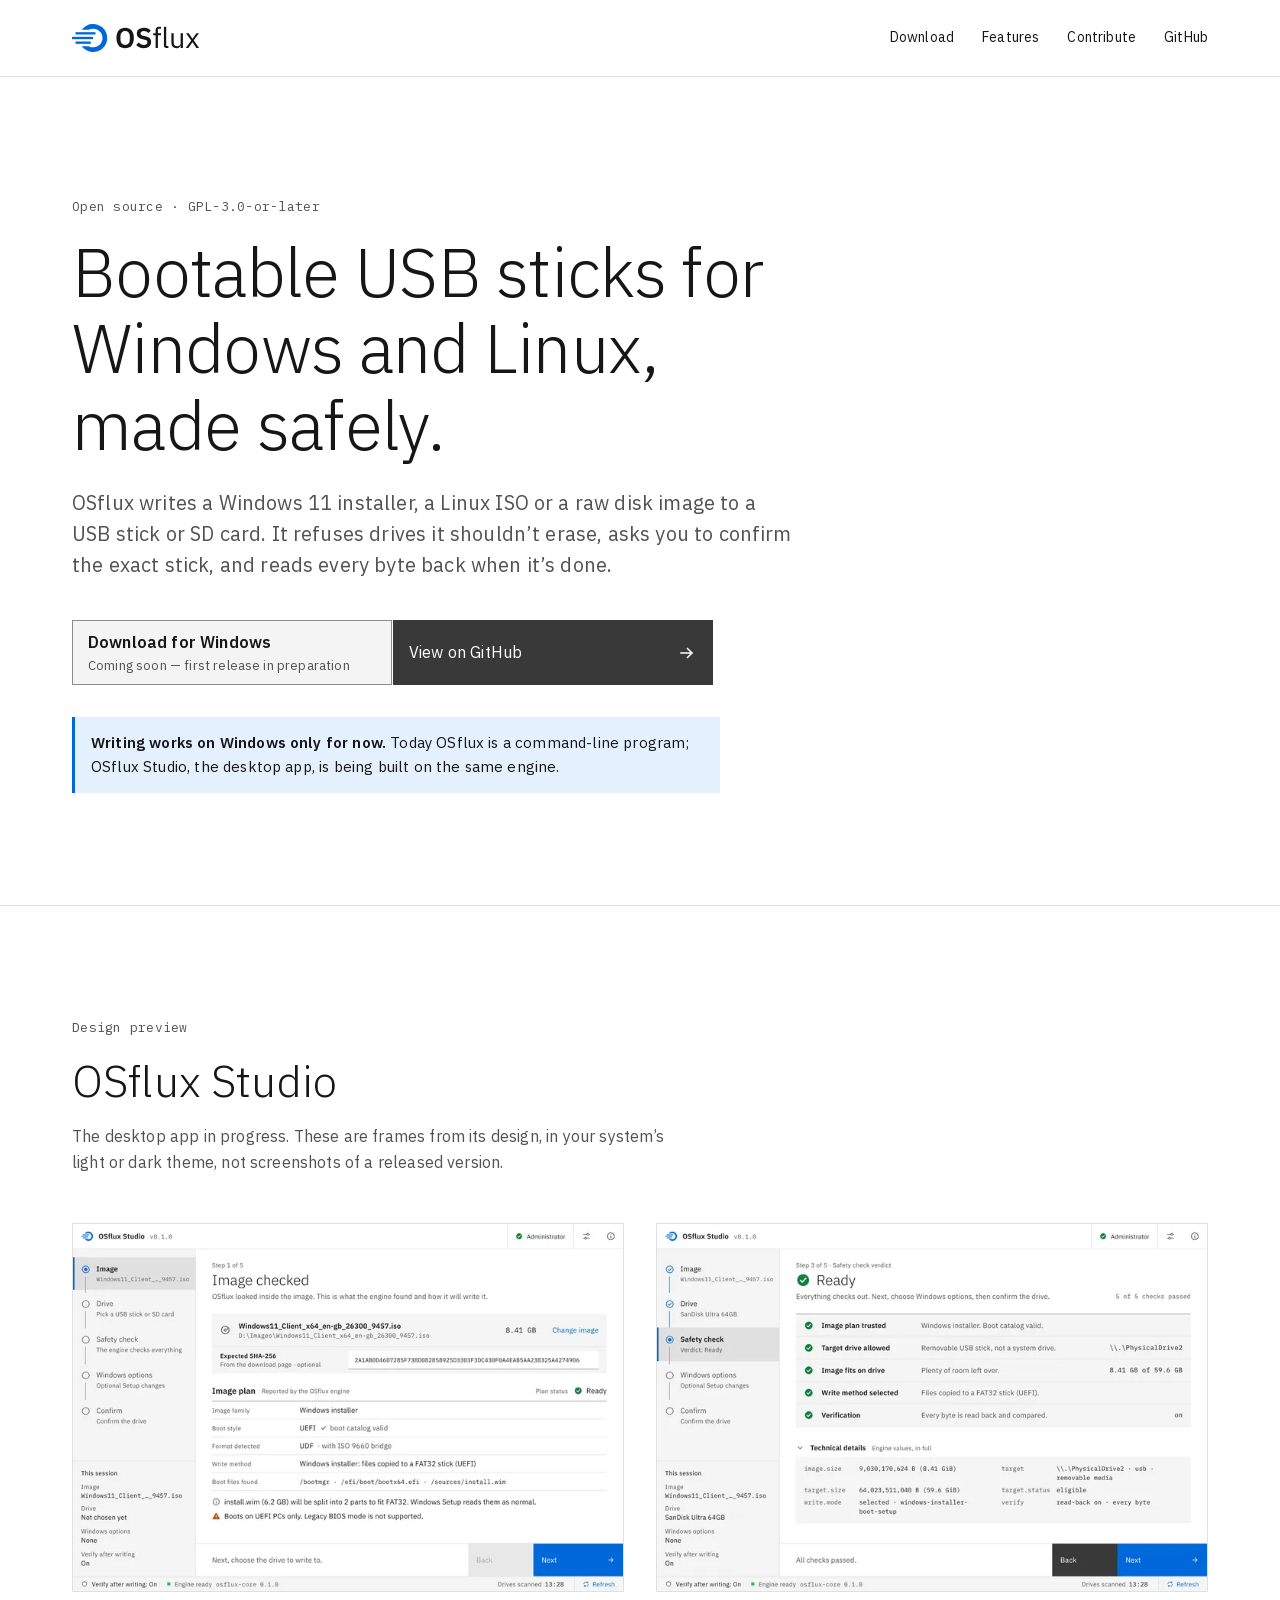
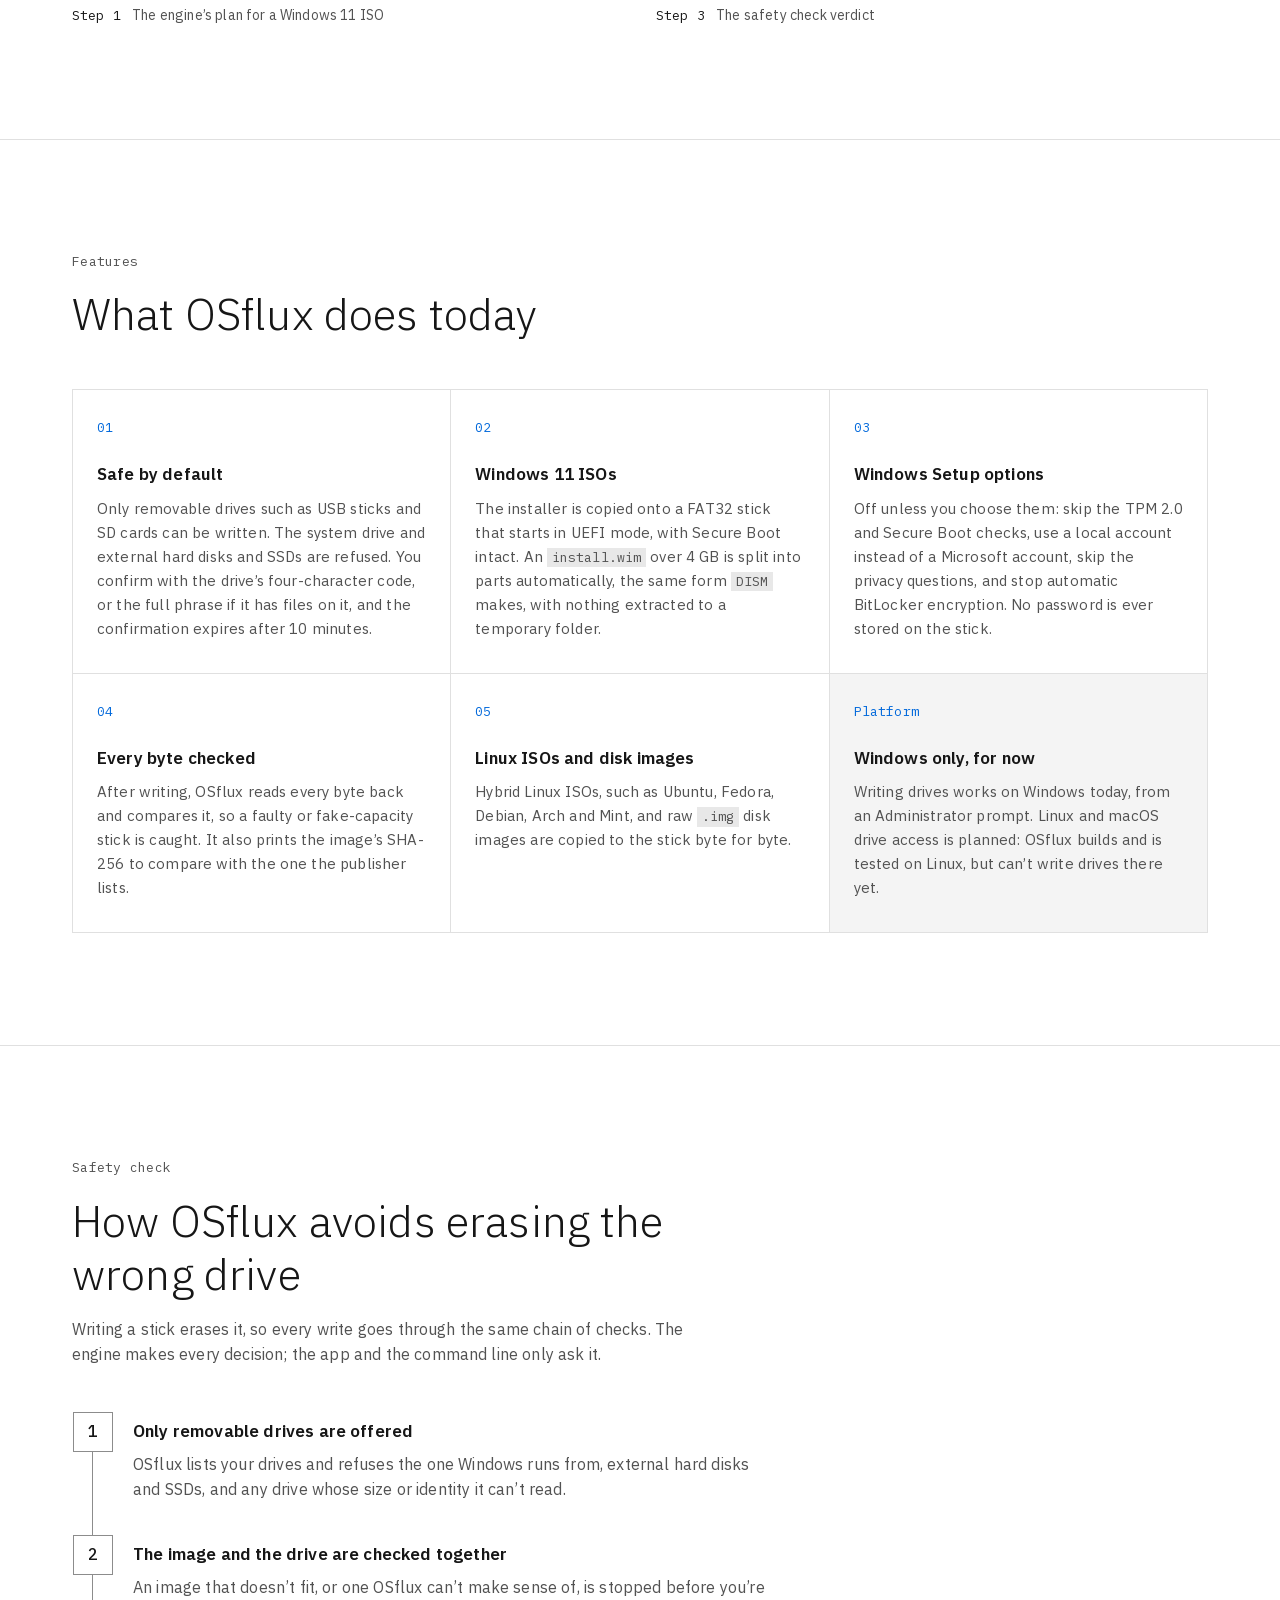
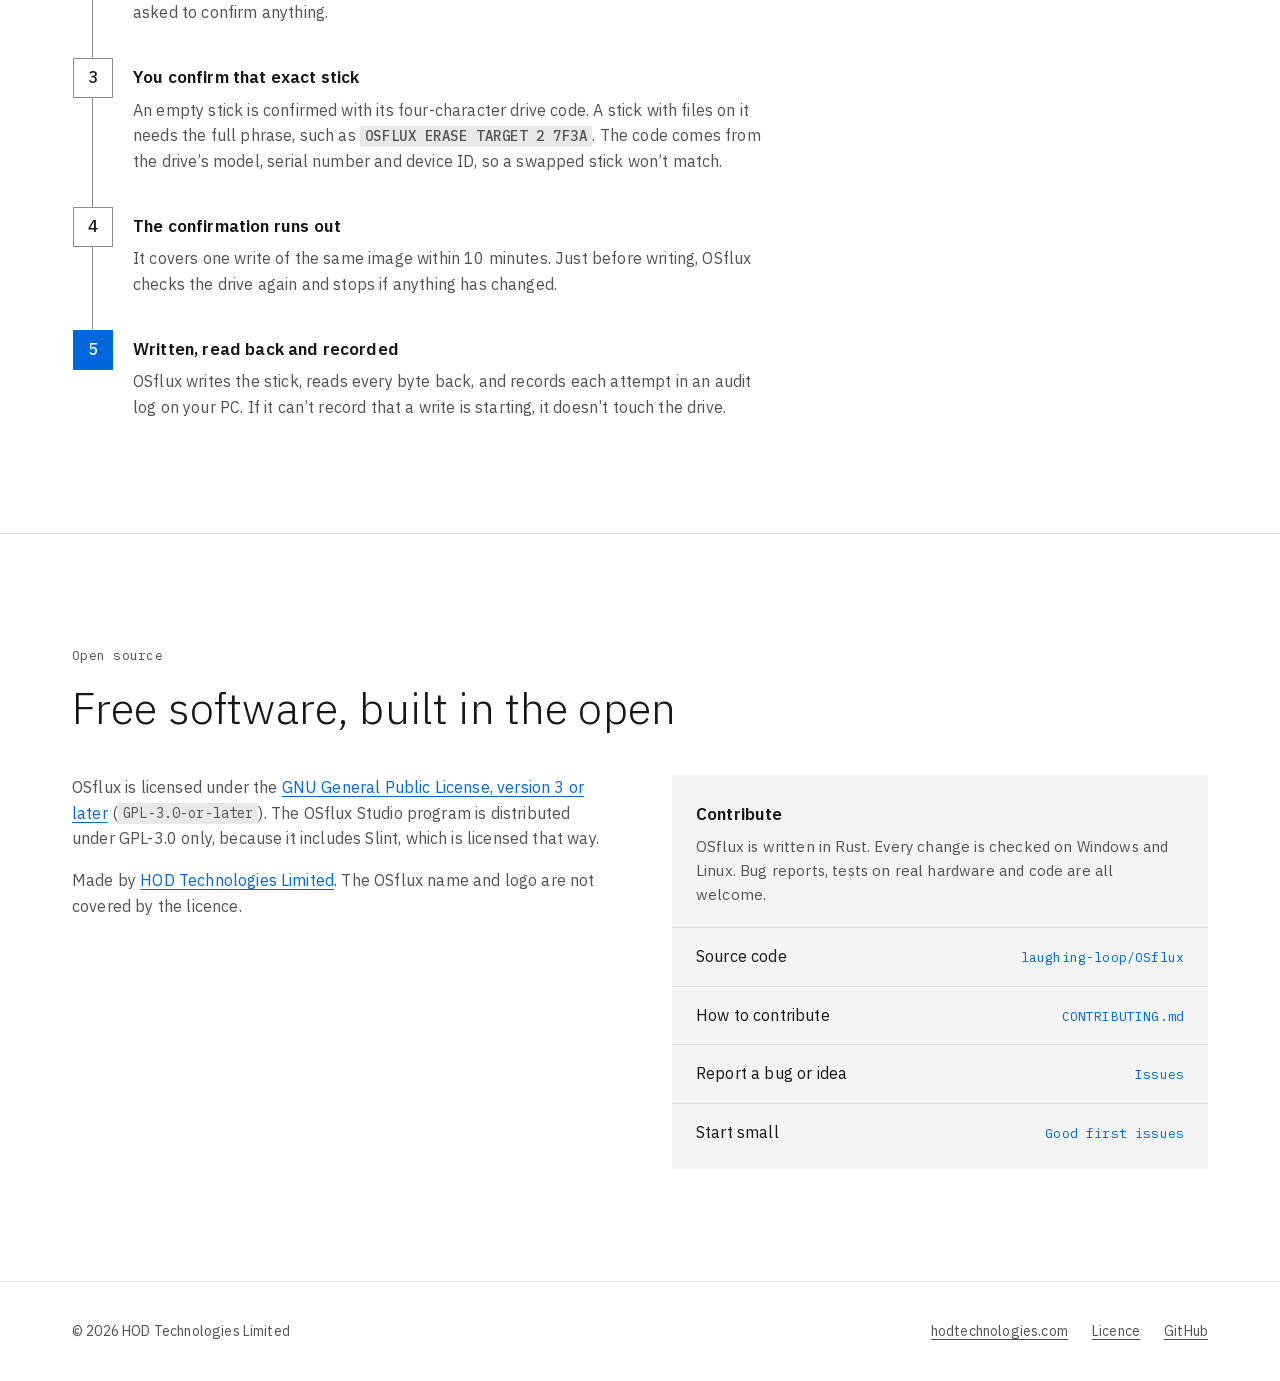
==== site/index.html @ 54b434ec "Add the OSflux website One static page following the Studio v2 design: hero with the release switch," ====
<!doctype html>
<!--
  RELEASE SWITCH: data-release below is the only setting to change.
    "soon"      the download button reads "Coming soon — first release in preparation"
    "available" the button links to https://github.com/laughing-loop/OSflux/releases/latest
  Switch it once that page exists (after the first GitHub release is published).
-->
<html lang="en-GB" data-release="soon">
<head>
  <meta charset="utf-8">
  <meta name="viewport" content="width=device-width, initial-scale=1">
  <title>OSflux — bootable USB sticks for Windows and Linux, made safely</title>
  <meta name="description" content="OSflux writes Windows 11 installers, Linux ISOs and raw disk images to USB sticks, refuses the wrong drive, and reads every byte back to check it. Free and open source.">
  <meta name="color-scheme" content="light dark">
  <meta name="theme-color" content="#ffffff" media="(prefers-color-scheme: light)">
  <meta name="theme-color" content="#141414" media="(prefers-color-scheme: dark)">
  <link rel="canonical" href="https://laughing-loop.github.io/osflux-web/">

  <link rel="icon" href="assets/brand/osflux-mark-small-blue.svg" type="image/svg+xml">
  <link rel="icon" href="assets/icons/favicon-32.png" type="image/png" sizes="32x32">
  <link rel="apple-touch-icon" href="assets/icons/apple-touch-icon.png">

  <meta property="og:type" content="website">
  <meta property="og:site_name" content="OSflux">
  <meta property="og:title" content="OSflux — bootable USB sticks for Windows and Linux, made safely">
  <meta property="og:description" content="Writes Windows 11 installers, Linux ISOs and raw disk images to USB sticks, refuses the wrong drive, and checks every byte. Free and open source.">
  <meta property="og:url" content="https://laughing-loop.github.io/osflux-web/">
  <meta property="og:image" content="https://laughing-loop.github.io/osflux-web/og-image.png">
  <meta property="og:image:width" content="1200">
  <meta property="og:image:height" content="630">
  <meta property="og:image:alt" content="The OSflux logo with the line: Bootable USB sticks for Windows and Linux, made safely.">
  <meta name="twitter:card" content="summary_large_image">
  <meta name="twitter:title" content="OSflux — bootable USB sticks for Windows and Linux, made safely">
  <meta name="twitter:description" content="Writes Windows 11 installers, Linux ISOs and raw disk images to USB sticks, refuses the wrong drive, and checks every byte.">
  <meta name="twitter:image" content="https://laughing-loop.github.io/osflux-web/og-image.png">
  <meta name="twitter:image:alt" content="The OSflux logo with the line: Bootable USB sticks for Windows and Linux, made safely.">

  <link rel="preload" href="assets/fonts/plex-sans-300.woff2" as="font" type="font/woff2" crossorigin>
  <link rel="preload" href="assets/fonts/plex-sans-400.woff2" as="font" type="font/woff2" crossorigin>
  <link rel="stylesheet" href="assets/css/site.css">
</head>
<body>
  <a class="skip" href="#main">Skip to content</a>

  <header class="site-header">
    <div class="wrap header-inner">
      <a class="brand" href="./" aria-label="OSflux home">
        <picture>
          <source srcset="assets/brand/osflux-lockup-white.svg" media="(prefers-color-scheme: dark)">
          <img src="assets/brand/osflux-lockup-ink.svg" alt="OSflux" width="128" height="28">
        </picture>
      </a>
      <nav aria-label="Main">
        <ul class="nav">
          <li><a href="#download">Download</a></li>
          <li><a href="#features">Features</a></li>
          <li><a href="#contribute">Contribute</a></li>
          <li><a href="https://github.com/laughing-loop/OSflux">GitHub</a></li>
        </ul>
      </nav>
    </div>
  </header>

  <main id="main">
    <section class="hero" id="download" aria-labelledby="hero-title">
      <div class="wrap">
        <p class="eyebrow">Open source · GPL-3.0-or-later</p>
        <h1 id="hero-title">Bootable USB sticks for Windows and Linux, made&nbsp;safely.</h1>
        <p class="lede">OSflux writes a Windows&nbsp;11 installer, a Linux ISO or a raw disk image to a USB stick or SD card. It refuses drives it shouldn’t erase, asks you to confirm the exact stick, and reads every byte back when it’s done.</p>

        <div class="actions">
          <a class="btn btn-primary release-available" href="https://github.com/laughing-loop/OSflux/releases/latest">
            <span>Download for Windows</span>
            <svg aria-hidden="true" width="20" height="20" viewBox="0 0 20 20"><path d="M10 3v10m-4.5-4.5L10 13l4.5-4.5M4 17h12" fill="none" stroke="currentColor" stroke-width="1.5" stroke-linecap="square"/></svg>
          </a>
          <p class="btn btn-soon release-soon">
            <span class="btn-soon-title">Download for Windows</span>
            <span class="btn-soon-note">Coming soon — first release in preparation</span>
          </p>
          <a class="btn btn-secondary" href="https://github.com/laughing-loop/OSflux">
            <span>View on GitHub</span>
            <svg aria-hidden="true" width="20" height="20" viewBox="0 0 20 20"><path d="M4 10h11m-4.5-4.5L15 10l-4.5 4.5" fill="none" stroke="currentColor" stroke-width="1.5" stroke-linecap="square"/></svg>
          </a>
        </div>

        <p class="note"><strong>Writing works on Windows only for now.</strong> Today OSflux is a command-line program; OSflux Studio, the desktop app, is being built on the same engine.</p>
      </div>
    </section>

    <section class="section" id="preview" aria-labelledby="preview-title">
      <div class="wrap">
        <p class="eyebrow">Design preview</p>
        <h2 id="preview-title">OSflux Studio</h2>
        <p class="section-lede">The desktop app in progress. These are frames from its design, in your system’s light or dark theme, not screenshots of a released version.</p>
        <div class="frames">
          <figure class="frame">
            <picture>
              <source media="(prefers-color-scheme: dark)" type="image/webp"
                srcset="assets/img/02-image-windows-ready-dark-720.webp 720w, assets/img/02-image-windows-ready-dark-1200.webp 1200w"
                sizes="(min-width: 1000px) 560px, calc(100vw - 40px)">
              <img src="assets/img/02-image-windows-ready-light-720.webp"
                srcset="assets/img/02-image-windows-ready-light-720.webp 720w, assets/img/02-image-windows-ready-light-1200.webp 1200w"
                sizes="(min-width: 1000px) 560px, calc(100vw - 40px)"
                width="1200" height="800" loading="lazy" decoding="async"
                alt="OSflux Studio, step 1 of 5, Image checked: a Windows 11 ISO with plan status Ready, UEFI boot, and a note that install.wim will be split into 2 parts to fit FAT32.">
            </picture>
            <figcaption><span class="mono">Step 1</span> The engine’s plan for a Windows&nbsp;11 ISO</figcaption>
          </figure>
          <figure class="frame">
            <picture>
              <source media="(prefers-color-scheme: dark)" type="image/webp"
                srcset="assets/img/07-safety-check-ready-dark-720.webp 720w, assets/img/07-safety-check-ready-dark-1200.webp 1200w"
                sizes="(min-width: 1000px) 560px, calc(100vw - 40px)">
              <img src="assets/img/07-safety-check-ready-light-720.webp"
                srcset="assets/img/07-safety-check-ready-light-720.webp 720w, assets/img/07-safety-check-ready-light-1200.webp 1200w"
                sizes="(min-width: 1000px) 560px, calc(100vw - 40px)"
                width="1200" height="800" loading="lazy" decoding="async"
                alt="OSflux Studio, step 3 of 5, safety check verdict Ready: five of five checks passed, including target drive allowed and image fits on drive.">
            </picture>
            <figcaption><span class="mono">Step 3</span> The safety check verdict</figcaption>
          </figure>
        </div>
      </div>
    </section>

    <section class="section" id="features" aria-labelledby="features-title">
      <div class="wrap">
        <p class="eyebrow">Features</p>
        <h2 id="features-title">What OSflux does today</h2>
        <ul class="features">
          <li class="feature">
            <span class="feature-num mono">01</span>
            <h3>Safe by default</h3>
            <p>Only removable drives such as USB sticks and SD cards can be written. The system drive and external hard disks and SSDs are refused. You confirm with the drive’s four-character code, or the full phrase if it has files on it, and the confirmation expires after 10&nbsp;minutes.</p>
          </li>
          <li class="feature">
            <span class="feature-num mono">02</span>
            <h3>Windows 11 ISOs</h3>
            <p>The installer is copied onto a FAT32 stick that starts in UEFI mode, with Secure Boot intact. An <code>install.wim</code> over 4&nbsp;GB is split into parts automatically, the same form <code>DISM</code> makes, with nothing extracted to a temporary folder.</p>
          </li>
          <li class="feature">
            <span class="feature-num mono">03</span>
            <h3>Windows Setup options</h3>
            <p>Off unless you choose them: skip the TPM&nbsp;2.0 and Secure Boot checks, use a local account instead of a Microsoft account, skip the privacy questions, and stop automatic BitLocker encryption. No password is ever stored on the stick.</p>
          </li>
          <li class="feature">
            <span class="feature-num mono">04</span>
            <h3>Every byte checked</h3>
            <p>After writing, OSflux reads every byte back and compares it, so a faulty or fake-capacity stick is caught. It also prints the image’s SHA-256 to compare with the one the publisher lists.</p>
          </li>
          <li class="feature">
            <span class="feature-num mono">05</span>
            <h3>Linux ISOs and disk images</h3>
            <p>Hybrid Linux ISOs, such as Ubuntu, Fedora, Debian, Arch and Mint, and raw <code>.img</code> disk images are copied to the stick byte for byte.</p>
          </li>
          <li class="feature feature-note">
            <span class="feature-num mono">Platform</span>
            <h3>Windows only, for now</h3>
            <p>Writing drives works on Windows today, from an Administrator prompt. Linux and macOS drive access is planned: OSflux builds and is tested on Linux, but can’t write drives there yet.</p>
          </li>
        </ul>
      </div>
    </section>

    <section class="section" id="safety" aria-labelledby="safety-title">
      <div class="wrap">
        <p class="eyebrow">Safety check</p>
        <h2 id="safety-title">How OSflux avoids erasing the wrong drive</h2>
        <p class="section-lede">Writing a stick erases it, so every write goes through the same chain of checks. The engine makes every decision; the app and the command line only ask it.</p>
        <ol class="steps">
          <li>
            <h3>Only removable drives are offered</h3>
            <p>OSflux lists your drives and refuses the one Windows runs from, external hard disks and SSDs, and any drive whose size or identity it can’t read.</p>
          </li>
          <li>
            <h3>The image and the drive are checked together</h3>
            <p>An image that doesn’t fit, or one OSflux can’t make sense of, is stopped before you’re asked to confirm anything.</p>
          </li>
          <li>
            <h3>You confirm that exact stick</h3>
            <p>An empty stick is confirmed with its four-character drive code. A stick with files on it needs the full phrase, such as <code class="phrase">OSFLUX ERASE TARGET 2 7F3A</code>. The code comes from the drive’s model, serial number and device ID, so a swapped stick won’t match.</p>
          </li>
          <li>
            <h3>The confirmation runs out</h3>
            <p>It covers one write of the same image within 10&nbsp;minutes. Just before writing, OSflux checks the drive again and stops if anything has changed.</p>
          </li>
          <li>
            <h3>Written, read back and recorded</h3>
            <p>OSflux writes the stick, reads every byte back, and records each attempt in an audit log on your PC. If it can’t record that a write is starting, it doesn’t touch the drive.</p>
          </li>
        </ol>
      </div>
    </section>

    <section class="section" id="contribute" aria-labelledby="contribute-title">
      <div class="wrap">
        <p class="eyebrow">Open source</p>
        <h2 id="contribute-title">Free software, built in the open</h2>
        <div class="two-col">
          <div class="licence">
            <p>OSflux is licensed under the <a href="https://www.gnu.org/licenses/gpl-3.0.html">GNU General Public License, version 3 or later</a> (<code>GPL-3.0-or-later</code>). The OSflux Studio program is distributed under GPL-3.0 only, because it includes Slint, which is licensed that way.</p>
            <p>Made by <a href="https://hodtechnologies.com">HOD Technologies Limited</a>. The OSflux name and logo are not covered by the licence.</p>
          </div>
          <div class="contribute">
            <h3>Contribute</h3>
            <p>OSflux is written in Rust. Every change is checked on Windows and Linux. Bug reports, tests on real hardware and code are all welcome.</p>
            <ul class="link-list">
              <li><a href="https://github.com/laughing-loop/OSflux"><span>Source code</span><span class="mono">laughing-loop/OSflux</span></a></li>
              <li><a href="https://github.com/laughing-loop/OSflux/blob/main/CONTRIBUTING.md"><span>How to contribute</span><span class="mono">CONTRIBUTING.md</span></a></li>
              <li><a href="https://github.com/laughing-loop/OSflux/issues"><span>Report a bug or idea</span><span class="mono">Issues</span></a></li>
              <li><a href="https://github.com/laughing-loop/OSflux/issues?q=is%3Aissue%20is%3Aopen%20label%3A%22good%20first%20issue%22"><span>Start small</span><span class="mono">Good first issues</span></a></li>
            </ul>
          </div>
        </div>
      </div>
    </section>
  </main>

  <footer class="site-footer">
    <div class="wrap footer-inner">
      <p>© 2026 HOD Technologies Limited</p>
      <ul class="footer-links">
        <li><a href="https://hodtechnologies.com">hodtechnologies.com</a></li>
        <li><a href="https://github.com/laughing-loop/OSflux/blob/main/LICENSE">Licence</a></li>
        <li><a href="https://github.com/laughing-loop/OSflux">GitHub</a></li>
      </ul>
    </div>
  </footer>
</body>
</html>
---- site/assets/css/site.css ----
/* OSflux website. Colours, type and shape follow OSflux Studio v2
   (DOCUMENTS/studio/osflux-studio-ui-tokens.md in laughing-loop/OSflux). */

/* ---------- Fonts: IBM Plex, self-hosted, SIL OFL 1.1 (see fonts/OFL.txt) ---------- */
@font-face { font-family: "IBM Plex Sans"; font-weight: 300; font-style: normal; font-display: swap; src: url("../fonts/plex-sans-300.woff2") format("woff2"); }
@font-face { font-family: "IBM Plex Sans"; font-weight: 400; font-style: normal; font-display: swap; src: url("../fonts/plex-sans-400.woff2") format("woff2"); }
@font-face { font-family: "IBM Plex Sans"; font-weight: 600; font-style: normal; font-display: swap; src: url("../fonts/plex-sans-600.woff2") format("woff2"); }
@font-face { font-family: "IBM Plex Mono"; font-weight: 400; font-style: normal; font-display: swap; src: url("../fonts/plex-mono-400.woff2") format("woff2"); }
@font-face { font-family: "IBM Plex Mono"; font-weight: 500; font-style: normal; font-display: swap; src: url("../fonts/plex-mono-500.woff2") format("woff2"); }

/* ---------- Tokens ---------- */
:root {
  color-scheme: light dark;

  --brand: #0068DB;            /* accent, primary button; white text on it is 5.3:1 */
  --bg: #FFFFFF;
  --layer-01: #F4F4F4;
  --layer-02: #E8E8E8;
  --border-subtle: #E0E0E0;
  --border-strong: #8C8C8C;
  --text: #161616;
  --text-secondary: #525252;
  --link: #0068DB;
  --secondary-btn: #393939;
  --secondary-btn-hover: #4C4C4C;
  --primary-hover: #0057B8;
  --info-band: #E5F0FF;

  --sans: "IBM Plex Sans", system-ui, -apple-system, "Segoe UI", Roboto, sans-serif;
  --mono: "IBM Plex Mono", ui-monospace, "Cascadia Mono", Consolas, monospace;

  --gutter: 20px;
  --section-space: 72px;
}

@media (prefers-color-scheme: dark) {
  :root {
    --bg: #141414;
    --layer-01: #1E1E1E;
    --layer-02: #2A2A2A;
    --border-subtle: #2E2E2E;
    --border-strong: #5A5A5A;
    --text: #F2F2F2;
    --text-secondary: #A8A8A8;
    --link: #4D9FFF;
    --secondary-btn: #393939;
    --secondary-btn-hover: #4C4C4C;
    --primary-hover: #1A7AE6;
    --info-band: rgba(77, 159, 255, 0.12);
  }
}

@media (min-width: 720px) {
  :root { --gutter: 32px; --section-space: 112px; }
}

/* ---------- Base ---------- */
*, *::before, *::after { box-sizing: border-box; }

html {
  -webkit-text-size-adjust: 100%;
  text-size-adjust: 100%;
  scroll-padding-top: 24px;
}
@media (prefers-reduced-motion: no-preference) {
  html { scroll-behavior: smooth; }
}

body {
  margin: 0;
  background: var(--bg);
  color: var(--text);
  font-family: var(--sans);
  font-size: 1rem;
  line-height: 1.6;
  letter-spacing: 0.01em;
  -webkit-font-smoothing: antialiased;
}

h1, h2, h3, p, ul, ol, figure { margin: 0; }
ul, ol { padding: 0; list-style: none; }
img { display: block; max-width: 100%; height: auto; }

a { color: var(--link); text-underline-offset: 0.2em; text-decoration-thickness: 1px; }
a:hover { text-decoration-thickness: 2px; }

:focus-visible {
  outline: 2px solid var(--link);
  outline-offset: 2px;
}

code, .mono { font-family: var(--mono); }
code {
  font-size: 0.875em;
  background: var(--layer-02);
  padding: 0.1em 0.35em;
  overflow-wrap: anywhere;
}

.wrap {
  max-width: 1200px;
  margin: 0 auto;
  padding: 0 var(--gutter);
}

.skip {
  position: absolute;
  left: 8px;
  top: -100px;
  z-index: 10;
  background: var(--brand);
  color: #fff;
  padding: 12px 16px;
  text-decoration: none;
}
.skip:focus { top: 8px; }

/* ---------- Header ---------- */
.site-header { border-bottom: 1px solid var(--border-subtle); }

.header-inner {
  display: flex;
  flex-wrap: wrap;
  align-items: center;
  justify-content: space-between;
  gap: 8px 32px;
  padding-top: 16px;
  padding-bottom: 8px;
}

.brand { display: inline-flex; padding: 8px 0; }
.brand img { width: 128px; height: auto; }

.nav { display: flex; flex-wrap: wrap; gap: 0 4px; margin-left: -12px; }
.nav a {
  display: block;
  padding: 10px 12px;
  color: var(--text);
  font-size: 0.875rem;
  text-decoration: none;
  border-bottom: 2px solid transparent;
}
.nav a:hover { border-bottom-color: var(--brand); }

@media (min-width: 640px) {
  .header-inner { flex-wrap: nowrap; padding-bottom: 16px; }
  .nav { margin-left: 0; margin-right: -12px; }
}

/* ---------- Type ---------- */
.eyebrow {
  font-family: var(--mono);
  font-size: 0.8125rem;
  letter-spacing: 0.02em;
  color: var(--text-secondary);
  margin-bottom: 16px;
}

h1 {
  font-weight: 300;
  font-size: clamp(2.25rem, 1.5rem + 3.6vw, 4.25rem);
  line-height: 1.12;
  letter-spacing: -0.01em;
  max-width: 17ch;
}

h2 {
  font-weight: 300;
  font-size: clamp(1.75rem, 1.35rem + 1.8vw, 2.75rem);
  line-height: 1.2;
  max-width: 24ch;
}

h3 {
  font-size: 1.0625rem;
  font-weight: 600;
  line-height: 1.4;
}

.lede {
  margin-top: 24px;
  font-size: clamp(1.0625rem, 1rem + 0.35vw, 1.25rem);
  line-height: 1.55;
  color: var(--text-secondary);
  max-width: 60ch;
}

.section-lede {
  margin-top: 16px;
  color: var(--text-secondary);
  max-width: 62ch;
}

/* ---------- Hero ---------- */
.hero { padding: 64px 0 var(--section-space); }
@media (min-width: 720px) { .hero { padding-top: 120px; } }

.actions {
  display: flex;
  flex-wrap: wrap;
  gap: 1px;           /* buttons sit flush, as in Studio's action bar */
  margin-top: 40px;
}

.btn {
  display: inline-flex;
  align-items: center;
  justify-content: space-between;
  gap: 32px;
  min-height: 64px;
  min-width: 260px;
  padding: 0 16px;
  font-size: 1rem;
  text-decoration: none;
  flex: 1 1 260px;
  max-width: 320px;
}
.btn svg { flex: none; }

.btn-primary { background: var(--brand); color: #fff; }
.btn-primary:hover { background: var(--primary-hover); }

.btn-secondary { background: var(--secondary-btn); color: #fff; }
.btn-secondary:hover { background: var(--secondary-btn-hover); }

.btn-soon {
  flex-direction: column;
  align-items: flex-start;
  justify-content: center;
  gap: 2px;
  padding-top: 10px;
  padding-bottom: 10px;
  background: var(--layer-01);
  box-shadow: inset 0 0 0 1px var(--border-strong);
  color: var(--text);
}
.btn-soon-title { font-weight: 600; }
.btn-soon-note { font-size: 0.8125rem; color: var(--text-secondary); line-height: 1.4; }

/* Release switch: <html data-release="soon|available"> in index.html */
[data-release="soon"] .release-available,
[data-release="available"] .release-soon { display: none; }

@media (max-width: 599px) {
  .btn { max-width: none; flex-basis: 100%; min-width: 0; }
}

.note {
  margin-top: 32px;
  padding: 14px 16px;
  background: var(--info-band);
  border-left: 3px solid var(--brand);
  font-size: 0.9375rem;
  max-width: 72ch;
}
.note strong { font-weight: 600; }

/* ---------- Sections ---------- */
.section {
  padding: var(--section-space) 0;
  border-top: 1px solid var(--border-subtle);
}

/* ---------- Studio preview ---------- */
.frames {
  display: grid;
  gap: 40px;
  margin-top: 48px;
}
@media (min-width: 1000px) {
  .frames { grid-template-columns: 1fr 1fr; gap: 32px; }
}

.frame img {
  width: 100%;
  border: 1px solid var(--border-subtle);
  background: var(--layer-01);
}
.frame figcaption {
  margin-top: 12px;
  font-size: 0.875rem;
  color: var(--text-secondary);
}
.frame figcaption .mono { color: var(--text); margin-right: 8px; font-size: 0.8125rem; }

/* ---------- Features ---------- */
.features {
  display: grid;
  gap: 1px;
  margin-top: 48px;
  background: var(--border-subtle);   /* 1 px rules between tiles */
  border: 1px solid var(--border-subtle);
}
@media (min-width: 720px) { .features { grid-template-columns: repeat(2, 1fr); } }
@media (min-width: 1100px) { .features { grid-template-columns: repeat(3, 1fr); } }

.feature {
  background: var(--bg);
  padding: 28px 24px 32px;
}
.feature p { margin-top: 10px; font-size: 0.9375rem; color: var(--text-secondary); }
.feature-num {
  display: block;
  font-size: 0.8125rem;
  color: var(--link);
  margin-bottom: 24px;
}
.feature-note { background: var(--layer-01); }

/* ---------- Safety steps ---------- */
.steps {
  counter-reset: step;
  margin-top: 48px;
  max-width: 820px;
}
.steps li {
  counter-increment: step;
  position: relative;
  padding: 0 0 36px 64px;
  border-left: 1px solid var(--border-strong);
  margin-left: 20px;
  padding-left: 40px;
}
.steps li:last-child { border-left-color: transparent; padding-bottom: 0; }
.steps li::before {
  content: counter(step);
  position: absolute;
  left: -20px;
  top: -4px;
  width: 40px;
  height: 40px;
  display: grid;
  place-items: center;
  background: var(--bg);
  border: 1px solid var(--border-strong);
  font-family: var(--mono);
  font-weight: 500;
  font-size: 1rem;
}
.steps li:last-child::before { background: var(--brand); border-color: var(--brand); color: #fff; }
.steps h3 { padding-top: 4px; }
.steps p { margin-top: 8px; color: var(--text-secondary); max-width: 64ch; }
code.phrase { font-weight: 500; letter-spacing: 0.04em; white-space: nowrap; }
@media (max-width: 399px) { code.phrase { white-space: normal; } }

/* ---------- Open source / contribute ---------- */
.two-col {
  display: grid;
  gap: 48px;
  margin-top: 40px;
}
@media (min-width: 900px) {
  .two-col { grid-template-columns: 1fr 1fr; gap: 64px; }
}
.licence p { color: var(--text-secondary); max-width: 56ch; }
.licence p + p { margin-top: 16px; }

.contribute { background: var(--layer-01); padding: 28px 24px 8px; }
.contribute > p { margin-top: 8px; color: var(--text-secondary); font-size: 0.9375rem; }

.link-list { margin: 20px -24px 0; }
.link-list li { border-top: 1px solid var(--border-subtle); }
.link-list a {
  display: flex;
  flex-wrap: wrap;
  justify-content: space-between;
  align-items: baseline;
  gap: 4px 16px;
  padding: 16px 24px;
  color: var(--text);
  text-decoration: none;
}
.link-list a .mono { color: var(--link); font-size: 0.8125rem; }
.link-list a:hover { background: var(--layer-02); }
.link-list a:hover span:first-child { text-decoration: underline; text-underline-offset: 0.2em; }

/* ---------- Footer ---------- */
.site-footer {
  border-top: 1px solid var(--border-subtle);
  font-size: 0.875rem;
  color: var(--text-secondary);
}
.footer-inner {
  display: flex;
  flex-wrap: wrap;
  justify-content: space-between;
  align-items: center;
  gap: 8px 32px;
  padding-top: 28px;
  padding-bottom: 28px;
}
.footer-links { display: flex; flex-wrap: wrap; gap: 0 4px; margin-left: -10px; }
.footer-links a { display: block; padding: 10px; color: var(--text-secondary); }
.footer-links a:hover { color: var(--text); }
@media (min-width: 640px) { .footer-links { margin-left: 0; margin-right: -10px; } }

/* ---------- 404 ---------- */
.not-found { padding: 96px 0 var(--section-space); min-height: 60vh; }
.not-found .actions { margin-top: 32px; }
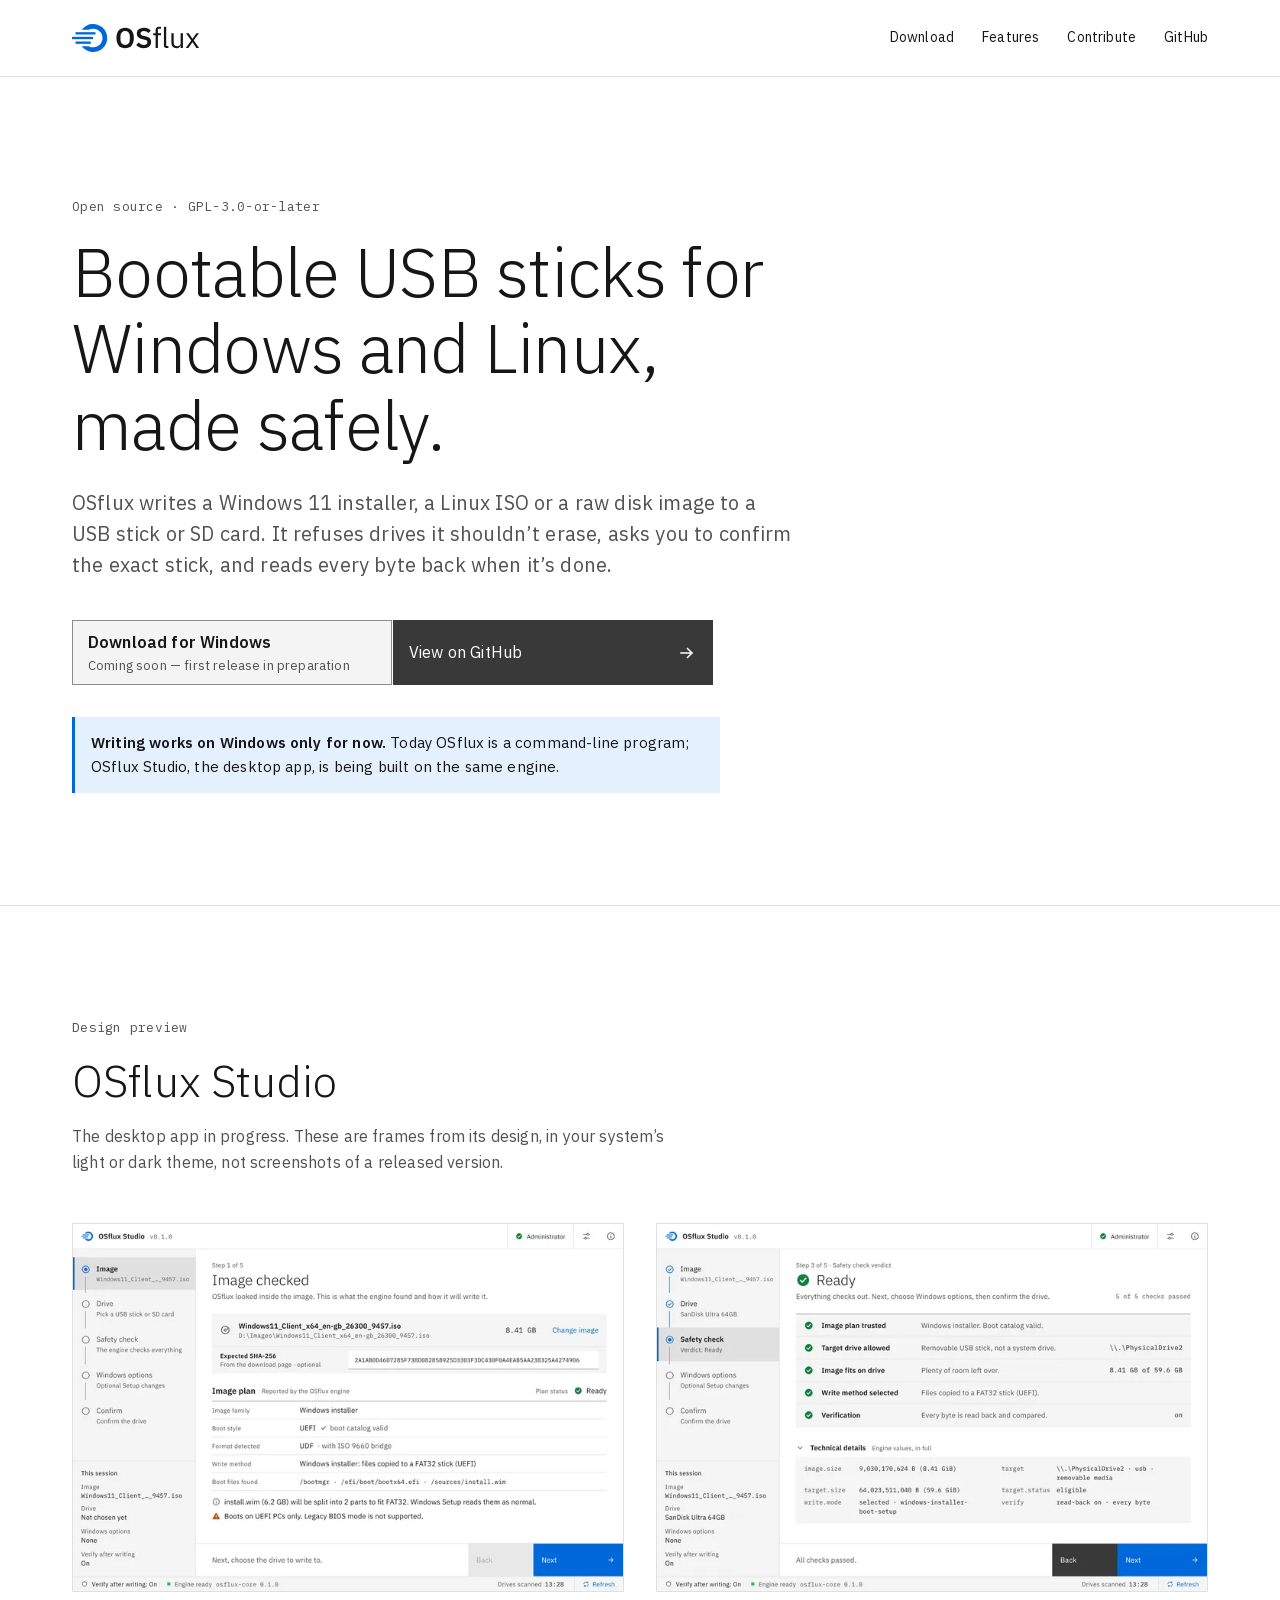
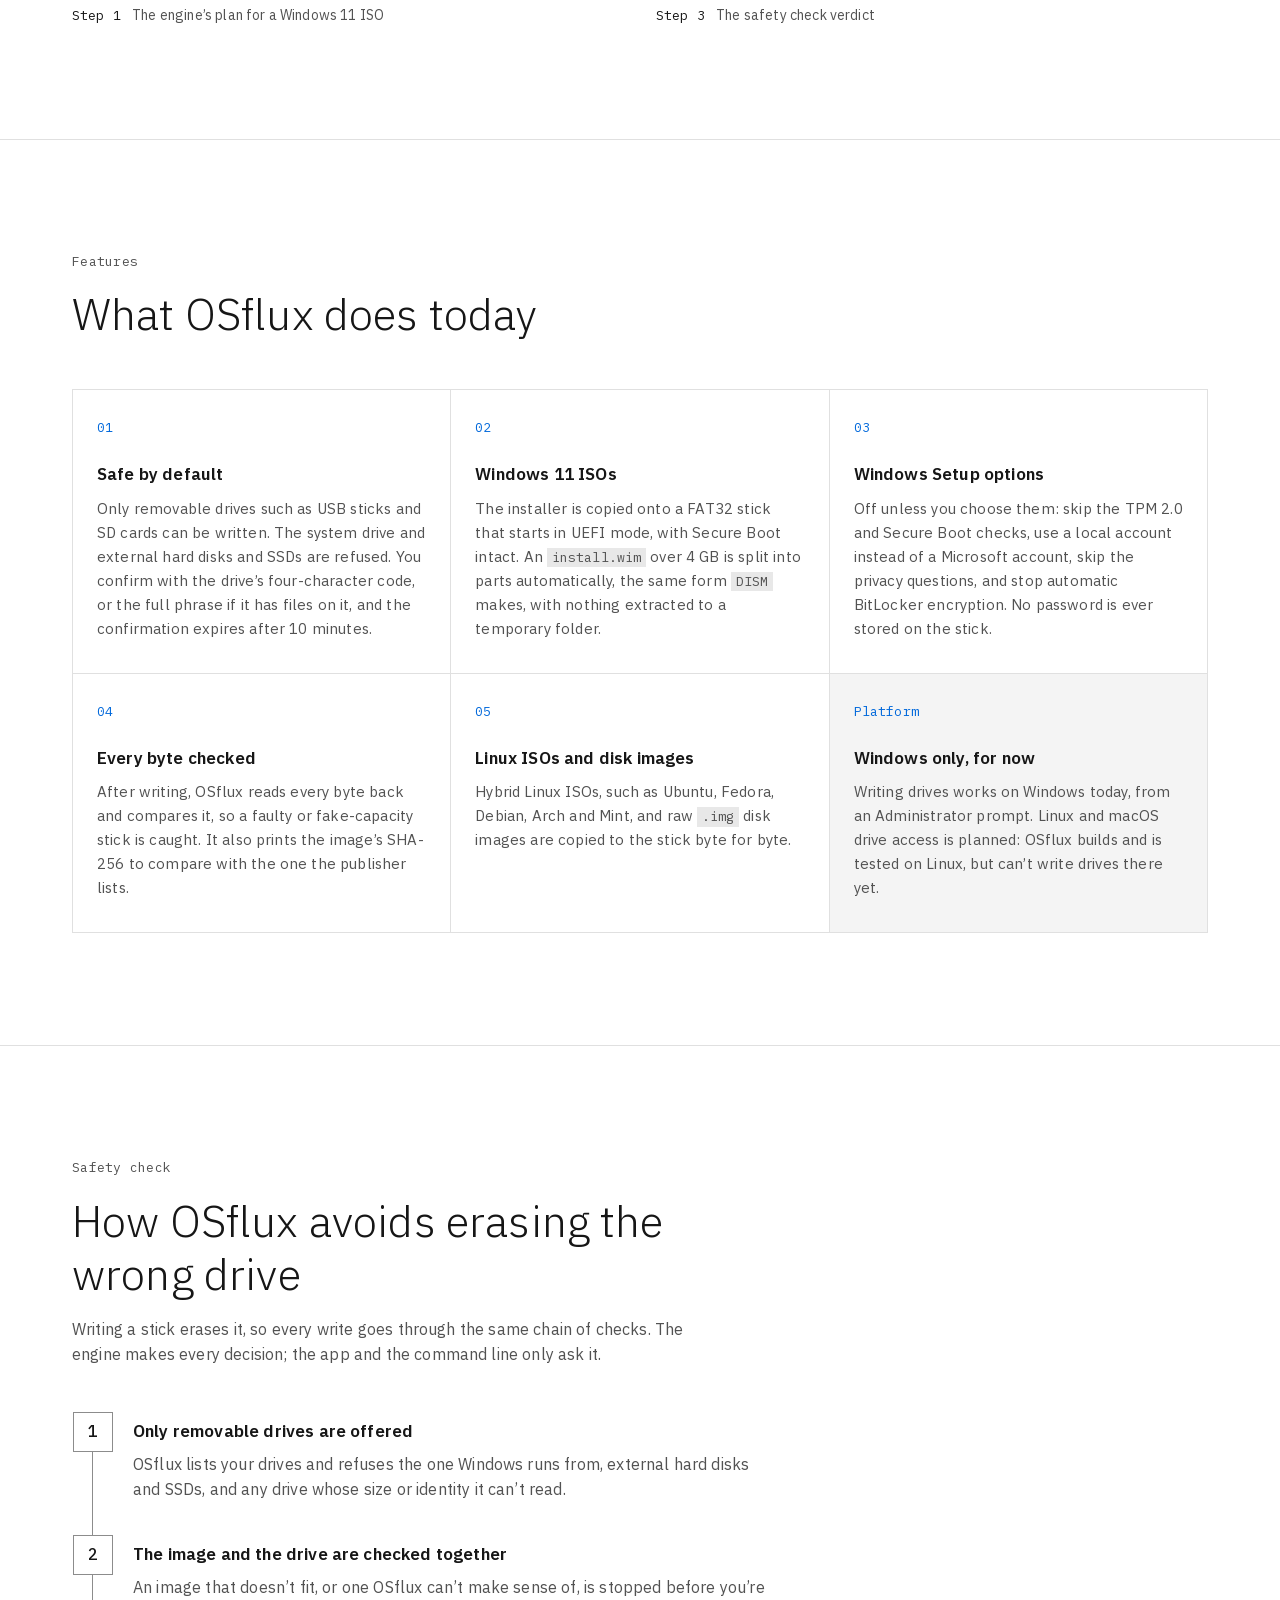
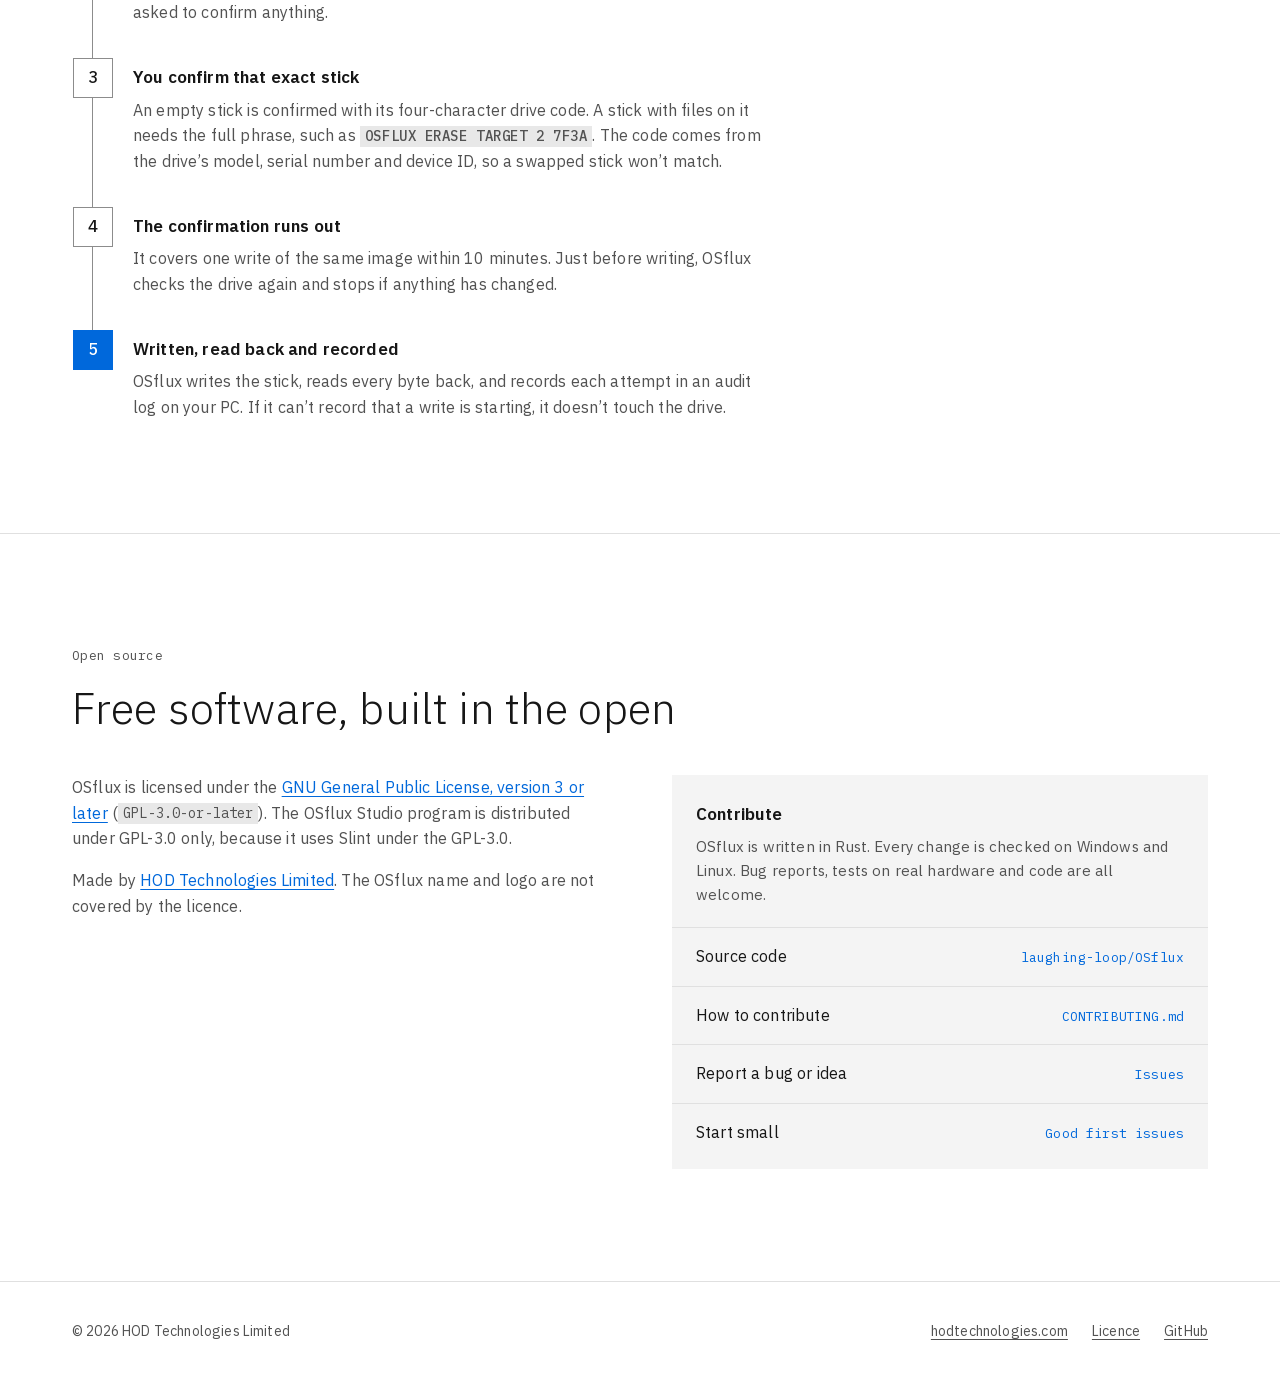
==== commit dd098719: "Reword the Studio licence line and add an MIT licence Studio is GPL-3.0 only because it uses Slint u" ====
--- a/site/index.html
+++ b/site/index.html
@@ -198,7 +198,7 @@
         <h2 id="contribute-title">Free software, built in the open</h2>
         <div class="two-col">
           <div class="licence">
-            <p>OSflux is licensed under the <a href="https://www.gnu.org/licenses/gpl-3.0.html">GNU General Public License, version 3 or later</a> (<code>GPL-3.0-or-later</code>). The OSflux Studio program is distributed under GPL-3.0 only, because it includes Slint, which is licensed that way.</p>
+            <p>OSflux is licensed under the <a href="https://www.gnu.org/licenses/gpl-3.0.html">GNU General Public License, version 3 or later</a> (<code>GPL-3.0-or-later</code>). The OSflux Studio program is distributed under GPL-3.0 only, because it uses Slint under the GPL-3.0.</p>
             <p>Made by <a href="https://hodtechnologies.com">HOD Technologies Limited</a>. The OSflux name and logo are not covered by the licence.</p>
           </div>
           <div class="contribute">
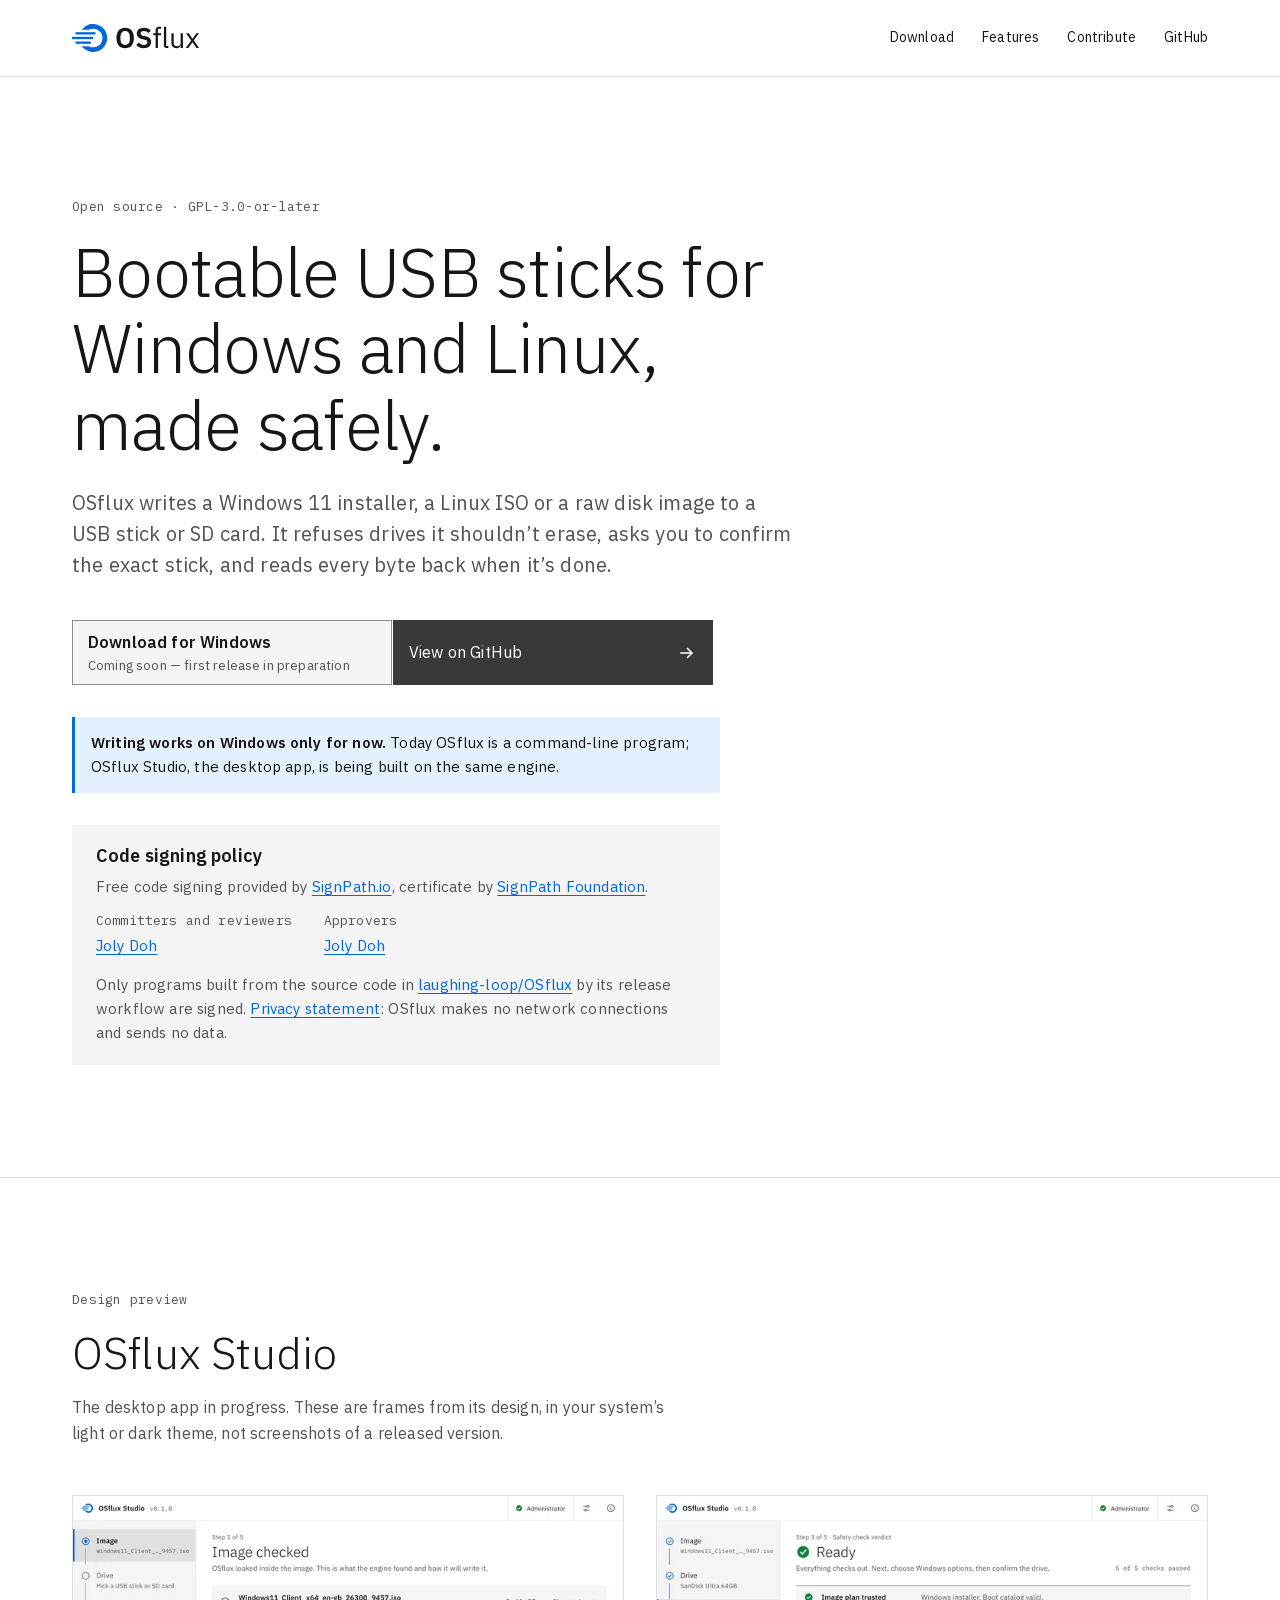
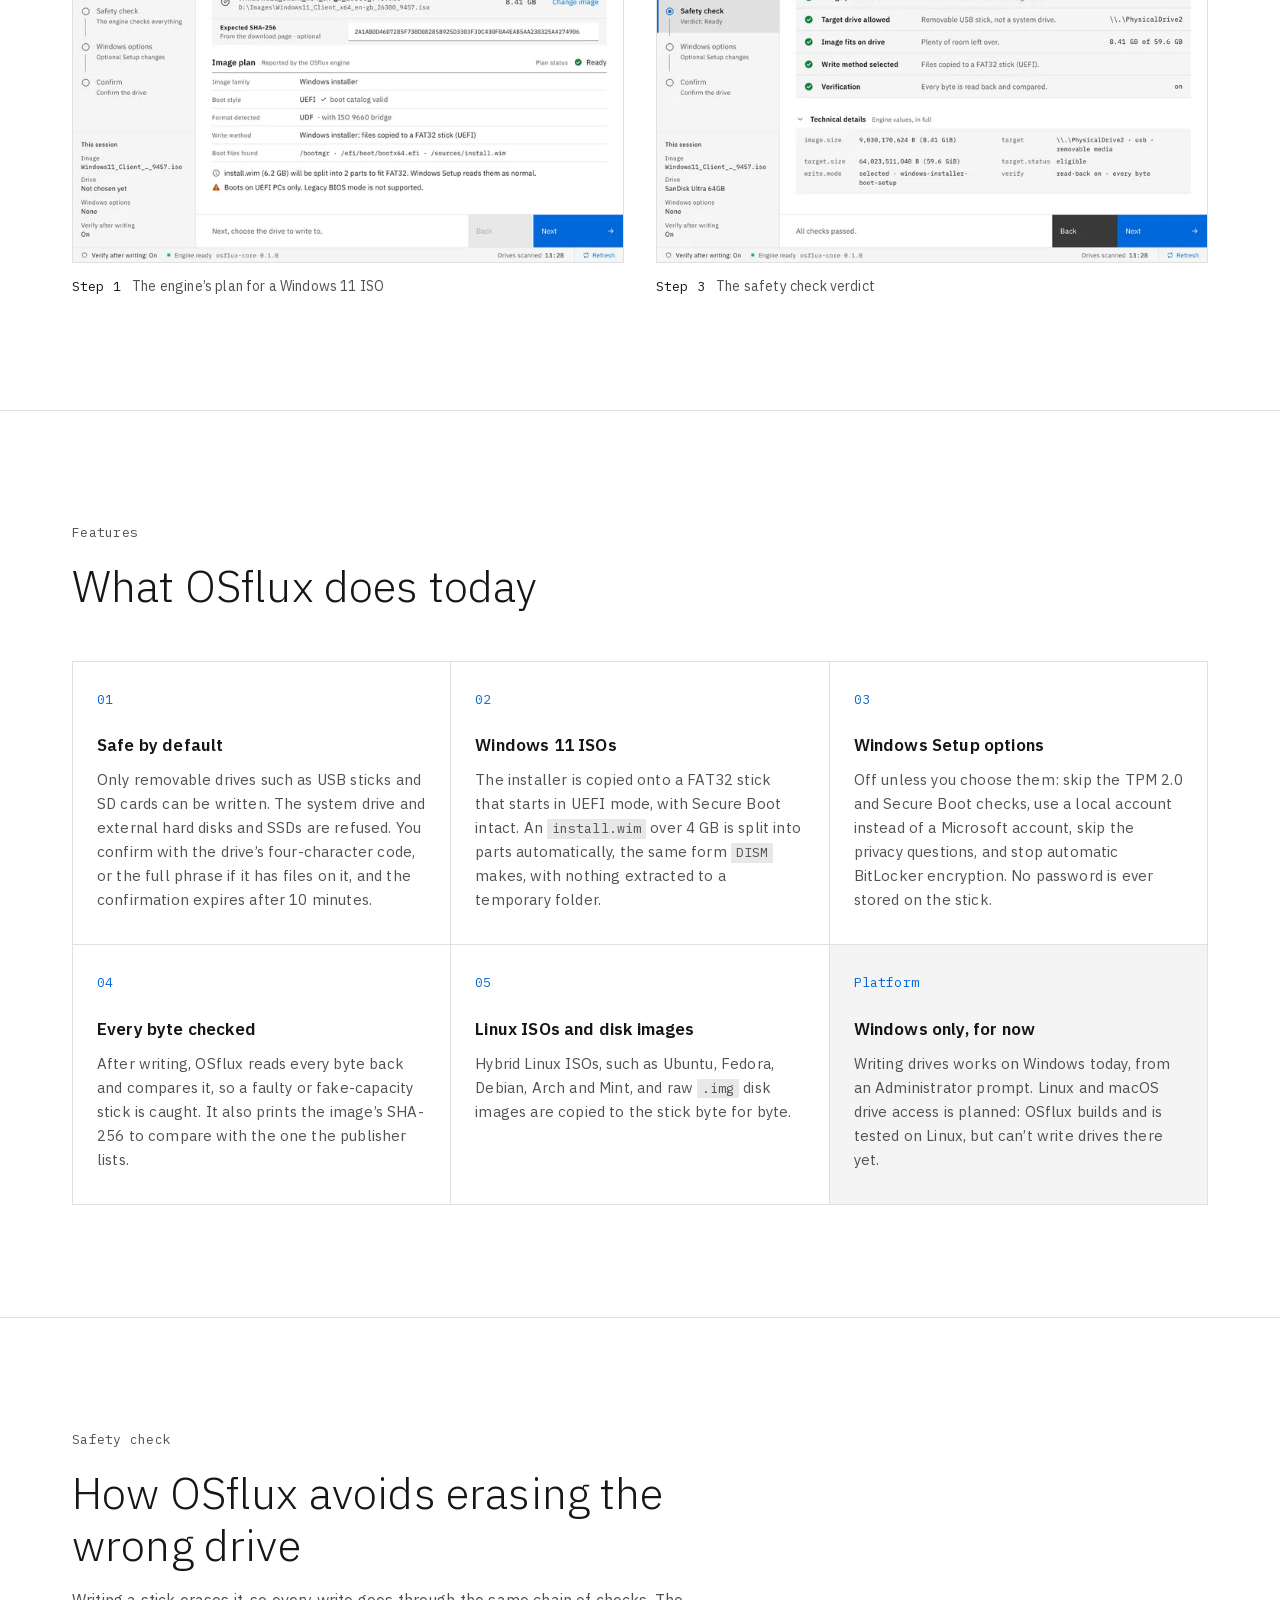
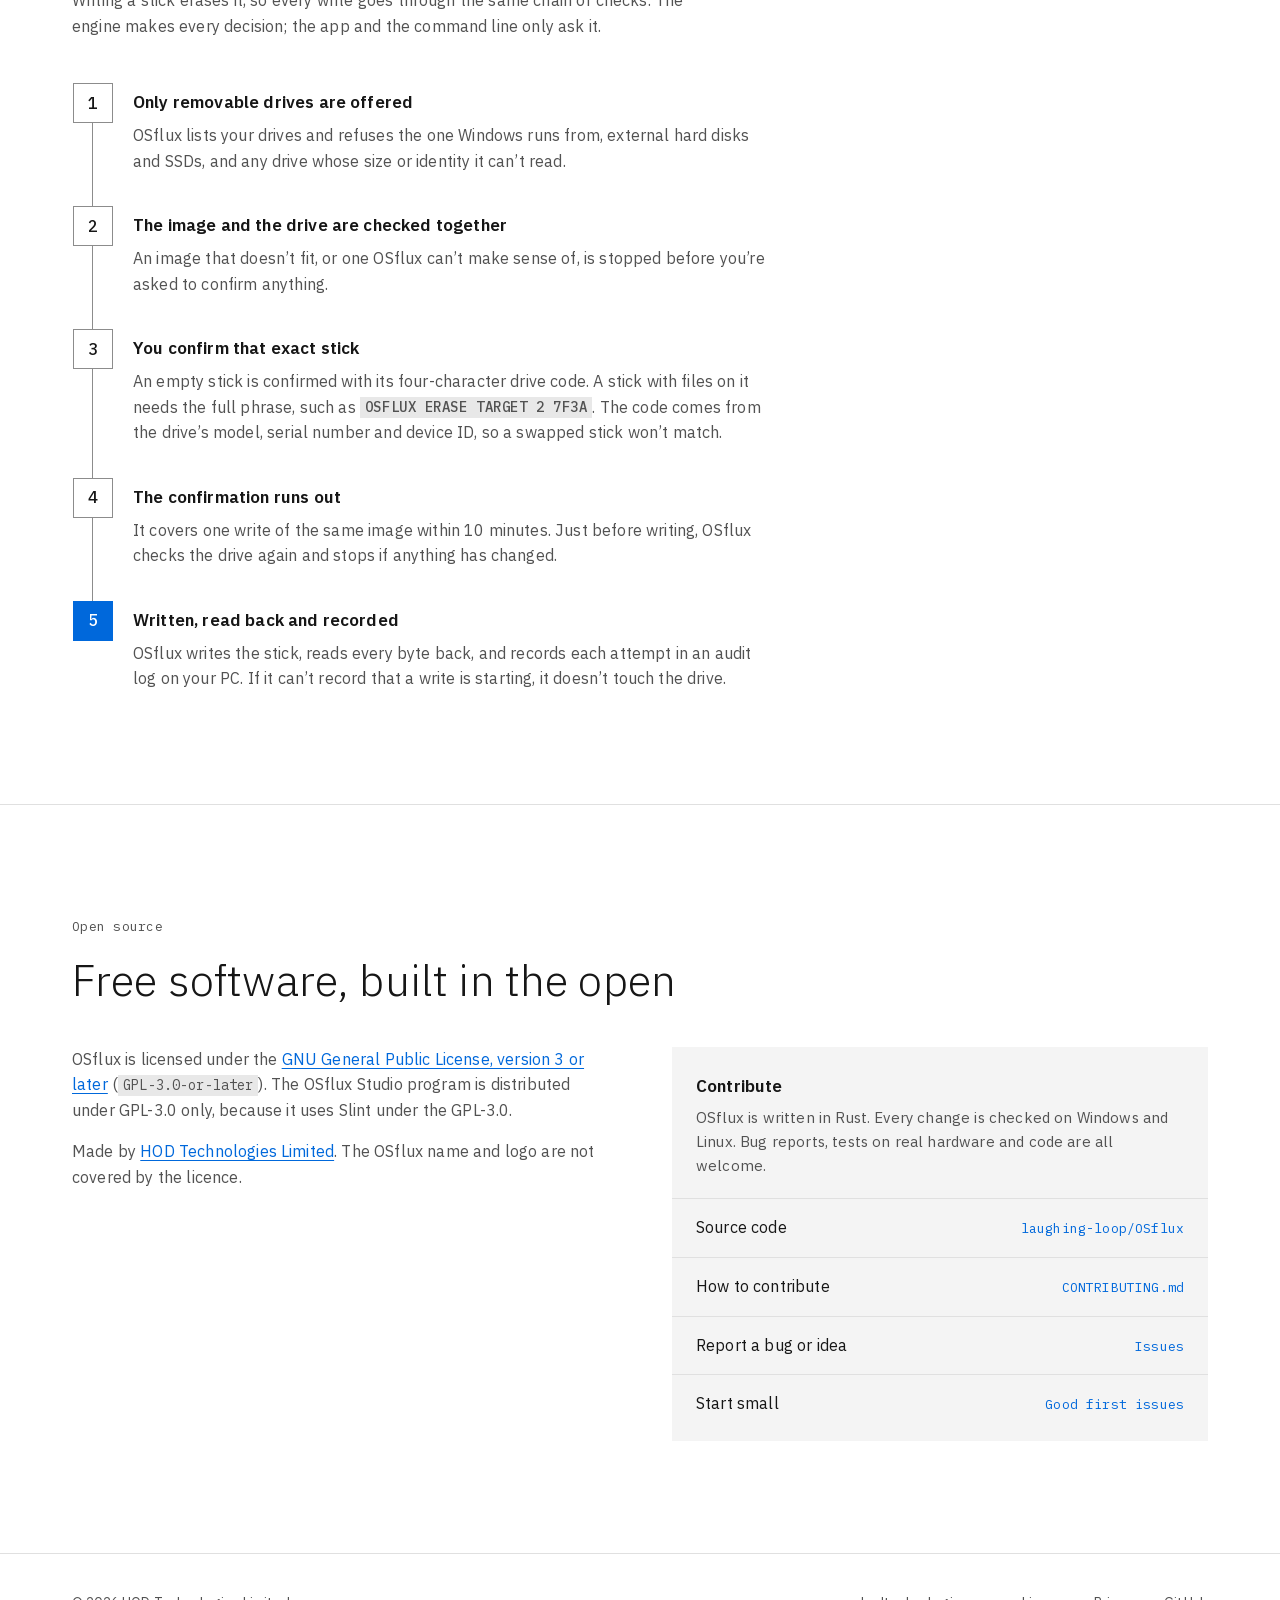
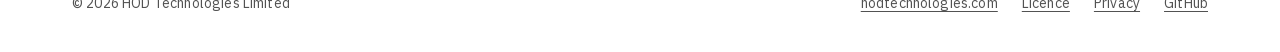
==== commit 99d0579b: "Add the code signing policy and a privacy statement The download area now states the code signing po" ====
--- a/site/index.html
+++ b/site/index.html
@@ -16,8 +16,9 @@
   <meta name="theme-color" content="#141414" media="(prefers-color-scheme: dark)">
   <link rel="canonical" href="https://laughing-loop.github.io/osflux-web/">
 
-  <link rel="icon" href="assets/brand/osflux-mark-small-blue.svg" type="image/svg+xml">
+  <link rel="icon" href="favicon.ico" sizes="32x32">
   <link rel="icon" href="assets/icons/favicon-32.png" type="image/png" sizes="32x32">
+  <link rel="icon" href="assets/brand/osflux-mark-small3-16.svg" type="image/svg+xml">
   <link rel="apple-touch-icon" href="assets/icons/apple-touch-icon.png">
 
   <meta property="og:type" content="website">
@@ -84,6 +85,22 @@
         </div>
 
         <p class="note"><strong>Writing works on Windows only for now.</strong> Today OSflux is a command-line program; OSflux Studio, the desktop app, is being built on the same engine.</p>
+
+        <section class="signing" id="code-signing" aria-labelledby="signing-title">
+          <h2 id="signing-title">Code signing policy</h2>
+          <p>Free code signing provided by <a href="https://signpath.io">SignPath.io</a>, certificate by <a href="https://signpath.org">SignPath Foundation</a>.</p>
+          <dl class="signing-roles">
+            <div>
+              <dt>Committers and reviewers</dt>
+              <dd><a href="https://github.com/laughing-loop">Joly Doh</a></dd>
+            </div>
+            <div>
+              <dt>Approvers</dt>
+              <dd><a href="https://github.com/laughing-loop">Joly Doh</a></dd>
+            </div>
+          </dl>
+          <p>Only programs built from the source code in <a href="https://github.com/laughing-loop/OSflux">laughing-loop/OSflux</a> by its release workflow are signed. <a href="privacy.html">Privacy statement</a>: OSflux makes no network connections and sends no data.</p>
+        </section>
       </div>
     </section>
 
@@ -222,6 +239,7 @@
       <ul class="footer-links">
         <li><a href="https://hodtechnologies.com">hodtechnologies.com</a></li>
         <li><a href="https://github.com/laughing-loop/OSflux/blob/main/LICENSE">Licence</a></li>
+        <li><a href="privacy.html">Privacy</a></li>
         <li><a href="https://github.com/laughing-loop/OSflux">GitHub</a></li>
       </ul>
     </div>
--- a/site/assets/css/site.css
+++ b/site/assets/css/site.css
@@ -255,6 +255,30 @@
 }
 .note strong { font-weight: 600; }
 
+/* ---------- Code signing policy (in the download area) ---------- */
+.signing {
+  margin-top: 32px;
+  padding: 20px 24px;
+  background: var(--layer-01);
+  max-width: 72ch;
+  font-size: 0.9375rem;
+}
+.signing h2 { font-size: 1.125rem; font-weight: 600; margin: 0 0 8px; }
+.signing p { color: var(--text-secondary); }
+.signing p + p, .signing dl + p { margin-top: 12px; }
+.signing-roles { display: grid; gap: 8px 32px; margin-top: 12px; }
+@media (min-width: 600px) { .signing-roles { grid-template-columns: max-content max-content; } }
+.signing-roles dt { font-family: var(--mono); font-size: 0.8125rem; color: var(--text-secondary); }
+.signing-roles dd { margin: 2px 0 0; }
+
+/* ---------- Privacy page ---------- */
+.privacy { padding: 64px 0 var(--section-space); }
+.privacy .wrap > * { max-width: 68ch; }
+.privacy h2 { font-size: 1.25rem; font-weight: 600; margin-top: 40px; }
+.privacy p, .privacy ul { margin-top: 12px; color: var(--text-secondary); }
+.privacy ul { padding-left: 1.25rem; list-style: disc; }
+.privacy li + li { margin-top: 6px; }
+
 /* ---------- Sections ---------- */
 .section {
   padding: var(--section-space) 0;
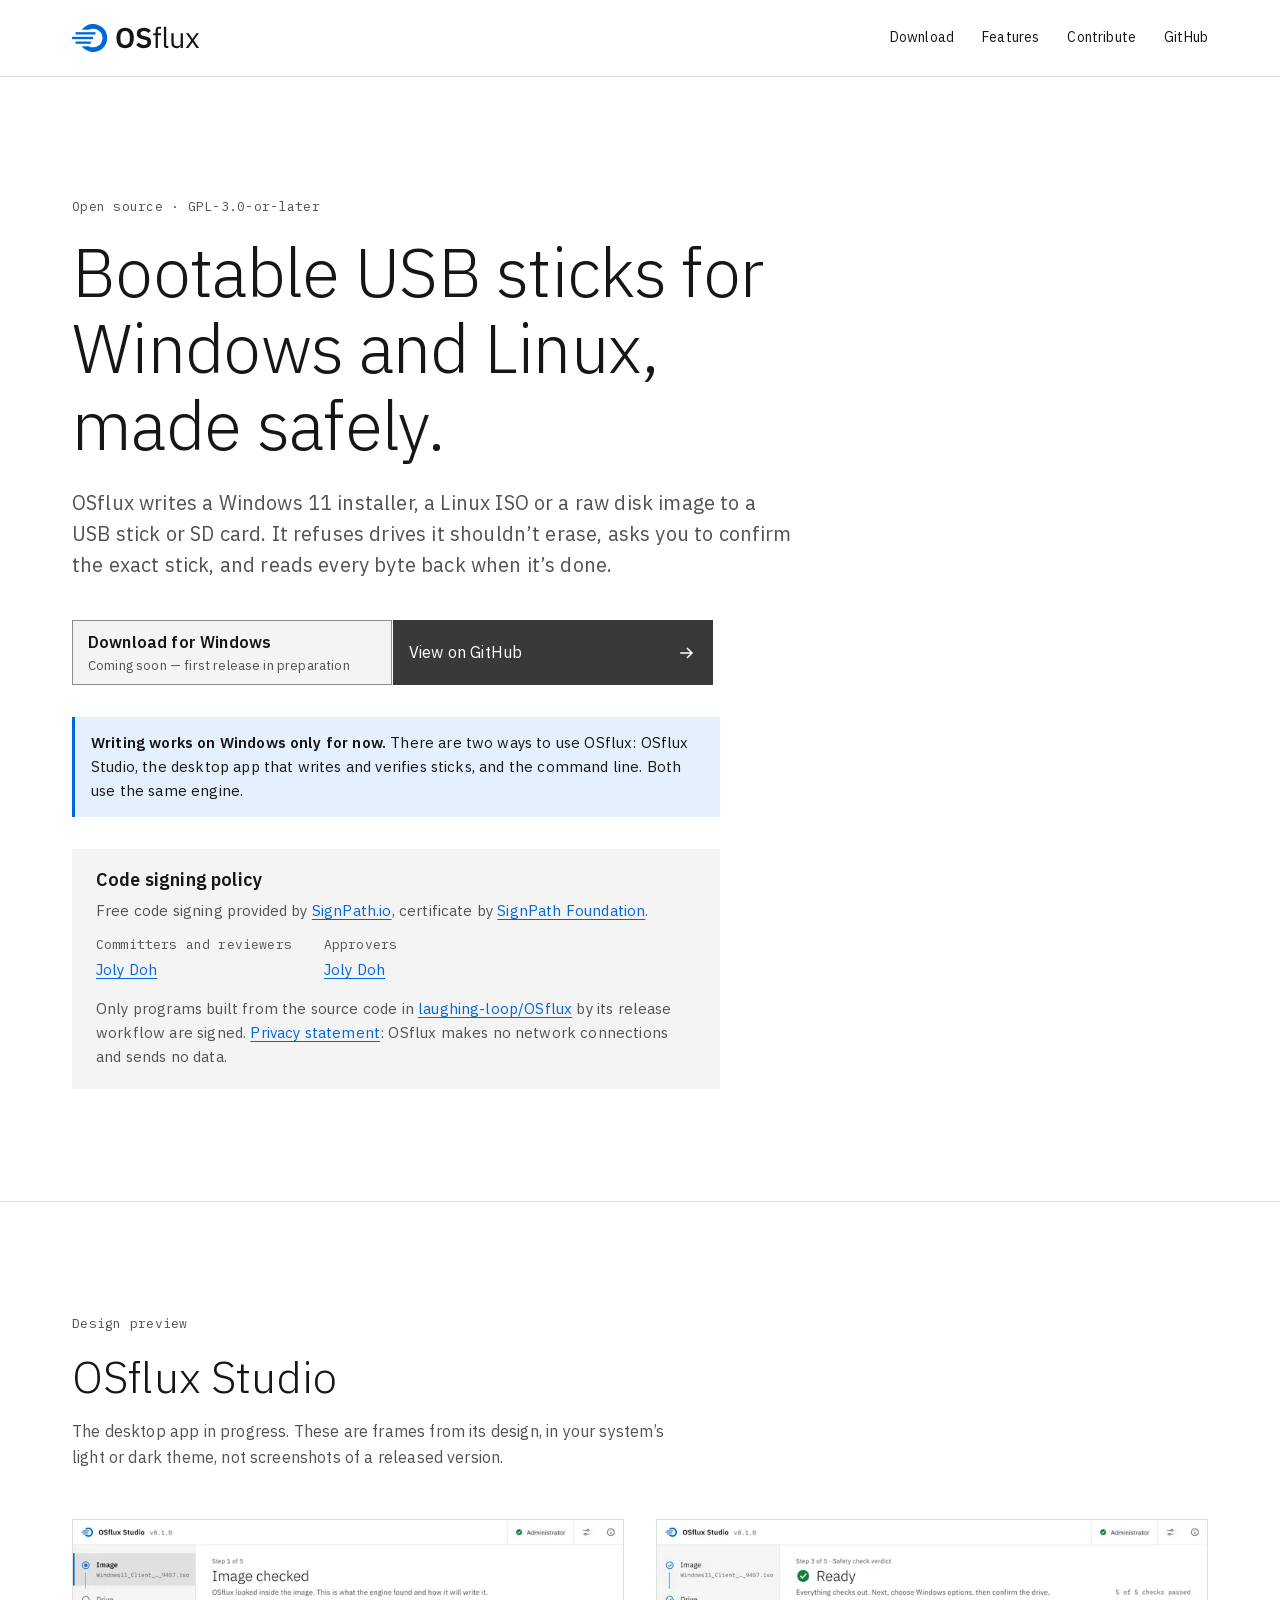
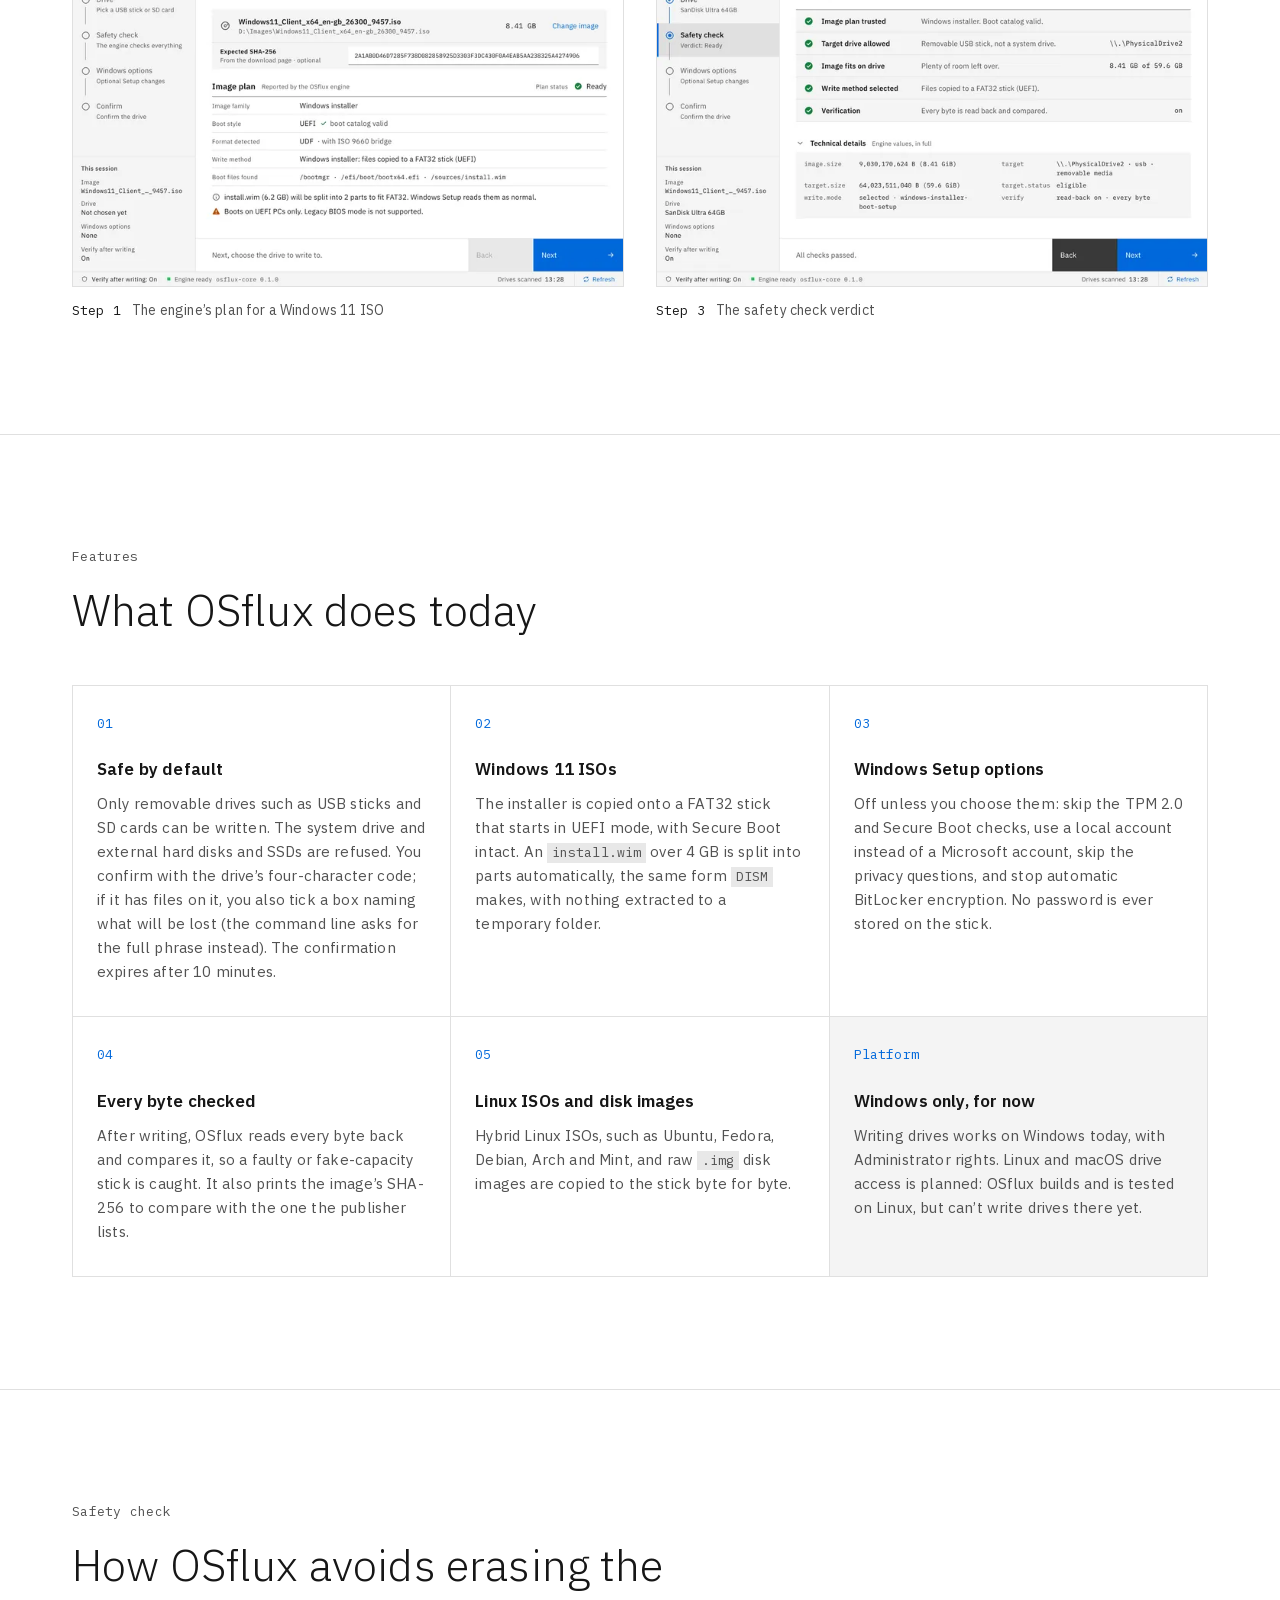
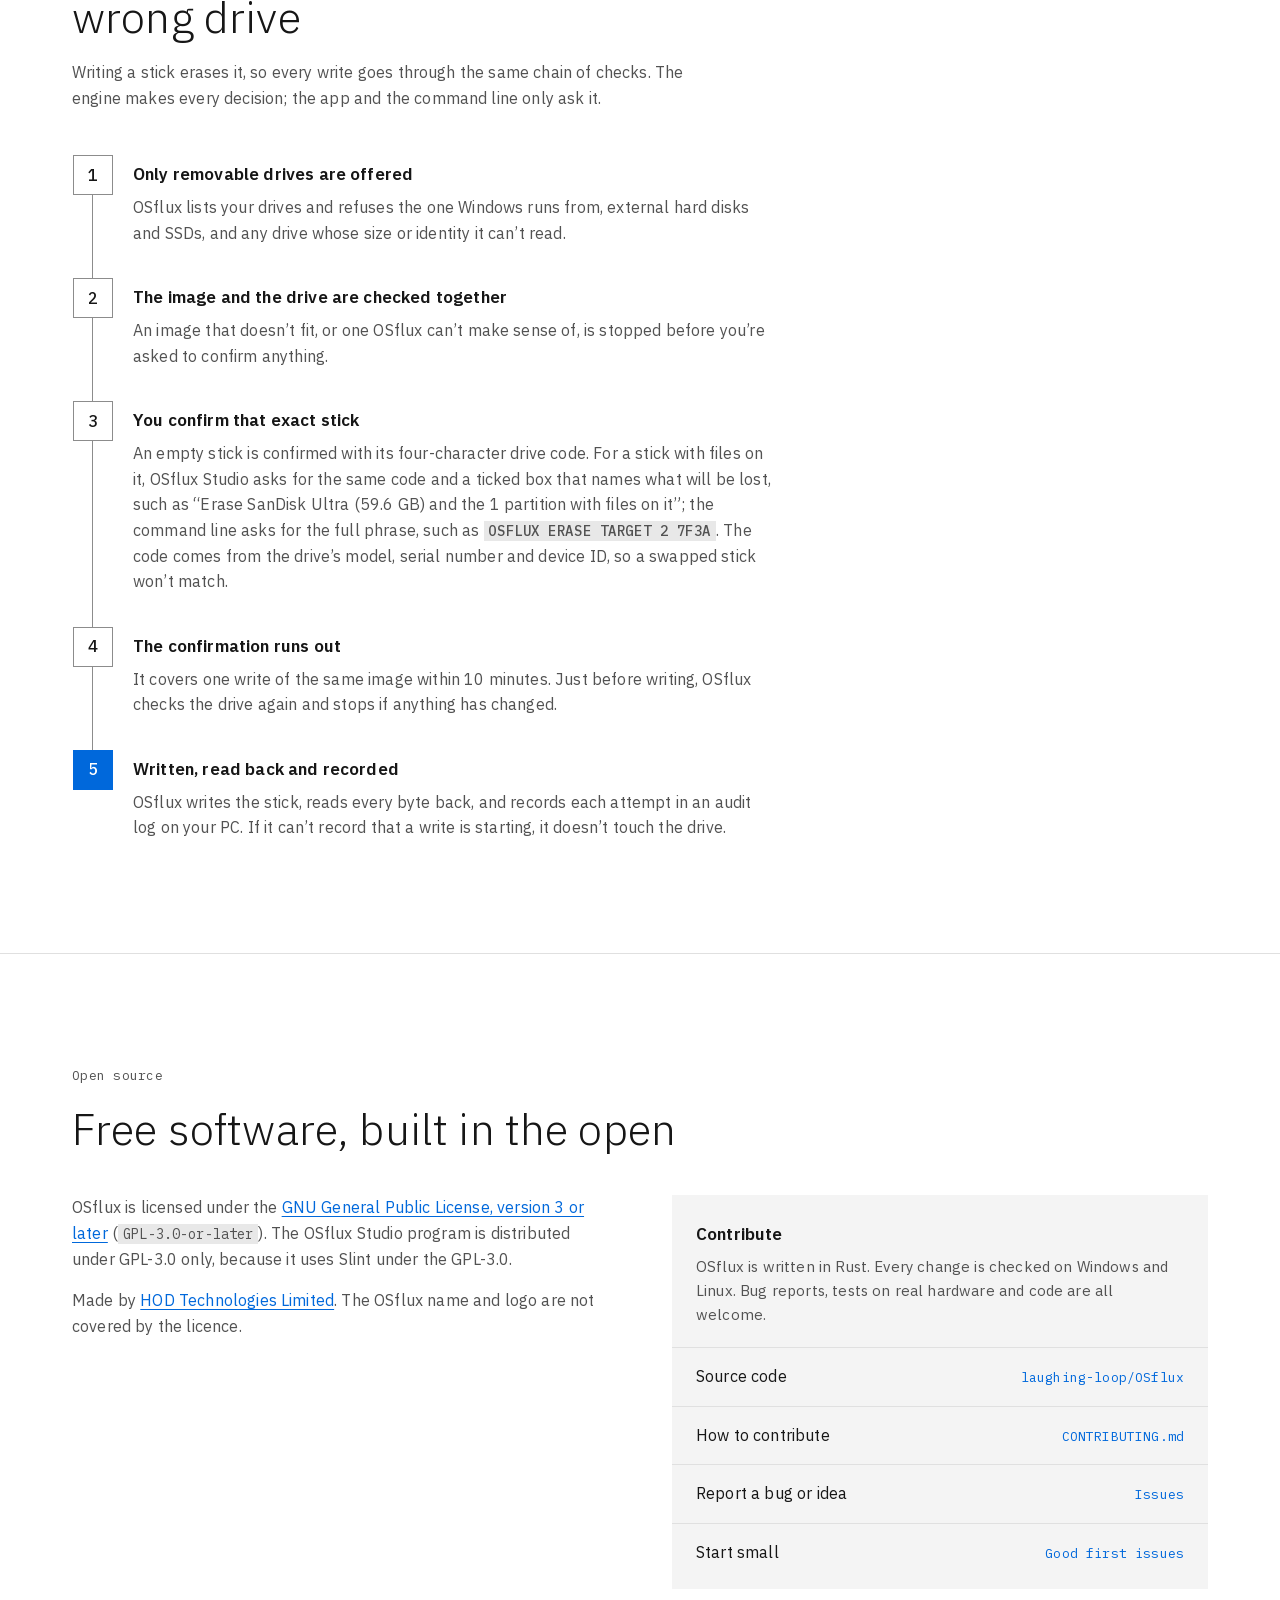
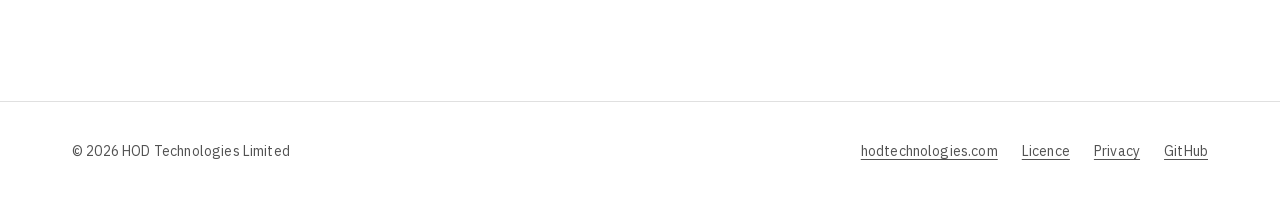
==== commit 36e6cd27: "Describe Studio and the checkbox confirmation on the home page The hero note now says OSflux has two" ====
--- a/site/index.html
+++ b/site/index.html
@@ -84,7 +84,7 @@
           </a>
         </div>
 
-        <p class="note"><strong>Writing works on Windows only for now.</strong> Today OSflux is a command-line program; OSflux Studio, the desktop app, is being built on the same engine.</p>
+        <p class="note"><strong>Writing works on Windows only for now.</strong> There are two ways to use OSflux: OSflux Studio, the desktop app that writes and verifies sticks, and the command line. Both use the same engine.</p>
 
         <section class="signing" id="code-signing" aria-labelledby="signing-title">
           <h2 id="signing-title">Code signing policy</h2>
@@ -148,7 +148,7 @@
           <li class="feature">
             <span class="feature-num mono">01</span>
             <h3>Safe by default</h3>
-            <p>Only removable drives such as USB sticks and SD cards can be written. The system drive and external hard disks and SSDs are refused. You confirm with the drive’s four-character code, or the full phrase if it has files on it, and the confirmation expires after 10&nbsp;minutes.</p>
+            <p>Only removable drives such as USB sticks and SD cards can be written. The system drive and external hard disks and SSDs are refused. You confirm with the drive’s four-character code; if it has files on it, you also tick a box naming what will be lost (the command line asks for the full phrase instead). The confirmation expires after 10&nbsp;minutes.</p>
           </li>
           <li class="feature">
             <span class="feature-num mono">02</span>
@@ -173,7 +173,7 @@
           <li class="feature feature-note">
             <span class="feature-num mono">Platform</span>
             <h3>Windows only, for now</h3>
-            <p>Writing drives works on Windows today, from an Administrator prompt. Linux and macOS drive access is planned: OSflux builds and is tested on Linux, but can’t write drives there yet.</p>
+            <p>Writing drives works on Windows today, with Administrator rights. Linux and macOS drive access is planned: OSflux builds and is tested on Linux, but can’t write drives there yet.</p>
           </li>
         </ul>
       </div>
@@ -195,7 +195,7 @@
           </li>
           <li>
             <h3>You confirm that exact stick</h3>
-            <p>An empty stick is confirmed with its four-character drive code. A stick with files on it needs the full phrase, such as <code class="phrase">OSFLUX ERASE TARGET 2 7F3A</code>. The code comes from the drive’s model, serial number and device ID, so a swapped stick won’t match.</p>
+            <p>An empty stick is confirmed with its four-character drive code. For a stick with files on it, OSflux Studio asks for the same code and a ticked box that names what will be lost, such as “Erase SanDisk Ultra (59.6&nbsp;GB) and the 1 partition with files on it”; the command line asks for the full phrase, such as <code class="phrase">OSFLUX ERASE TARGET 2 7F3A</code>. The code comes from the drive’s model, serial number and device ID, so a swapped stick won’t match.</p>
           </li>
           <li>
             <h3>The confirmation runs out</h3>
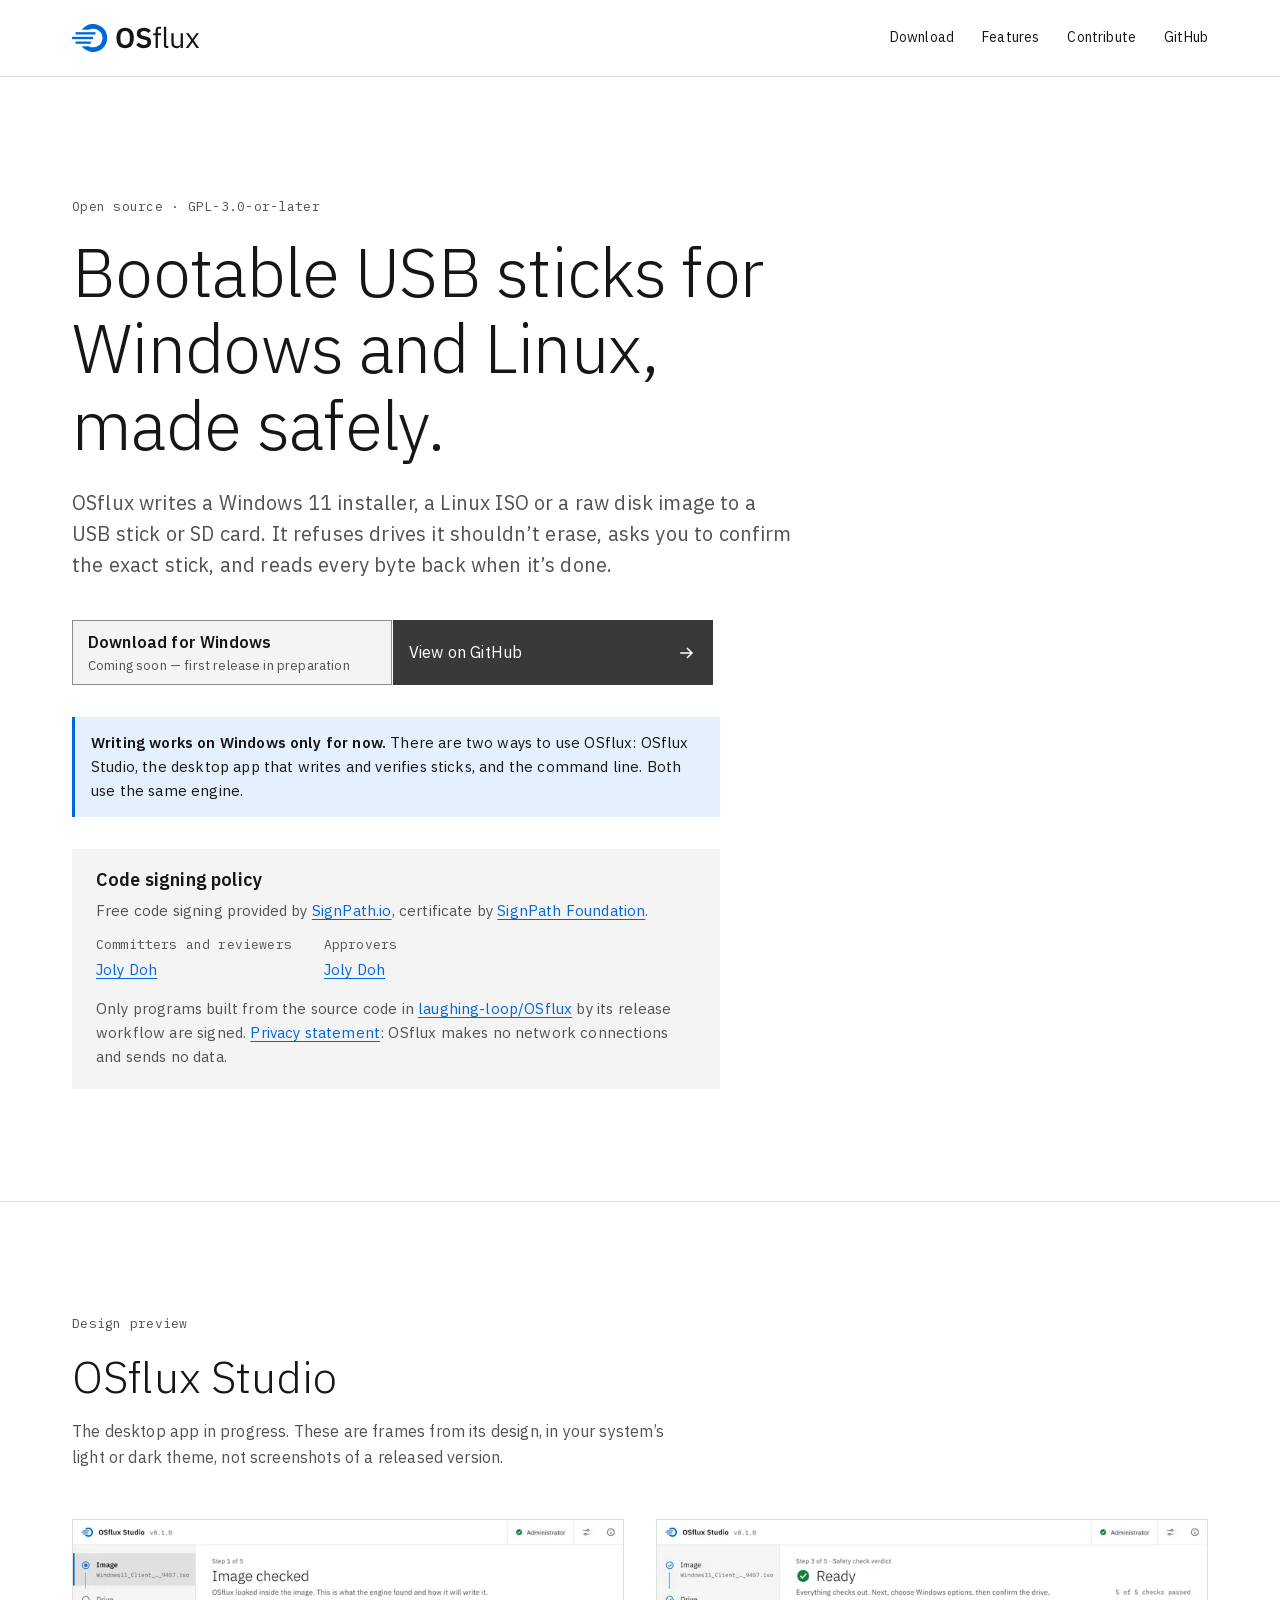
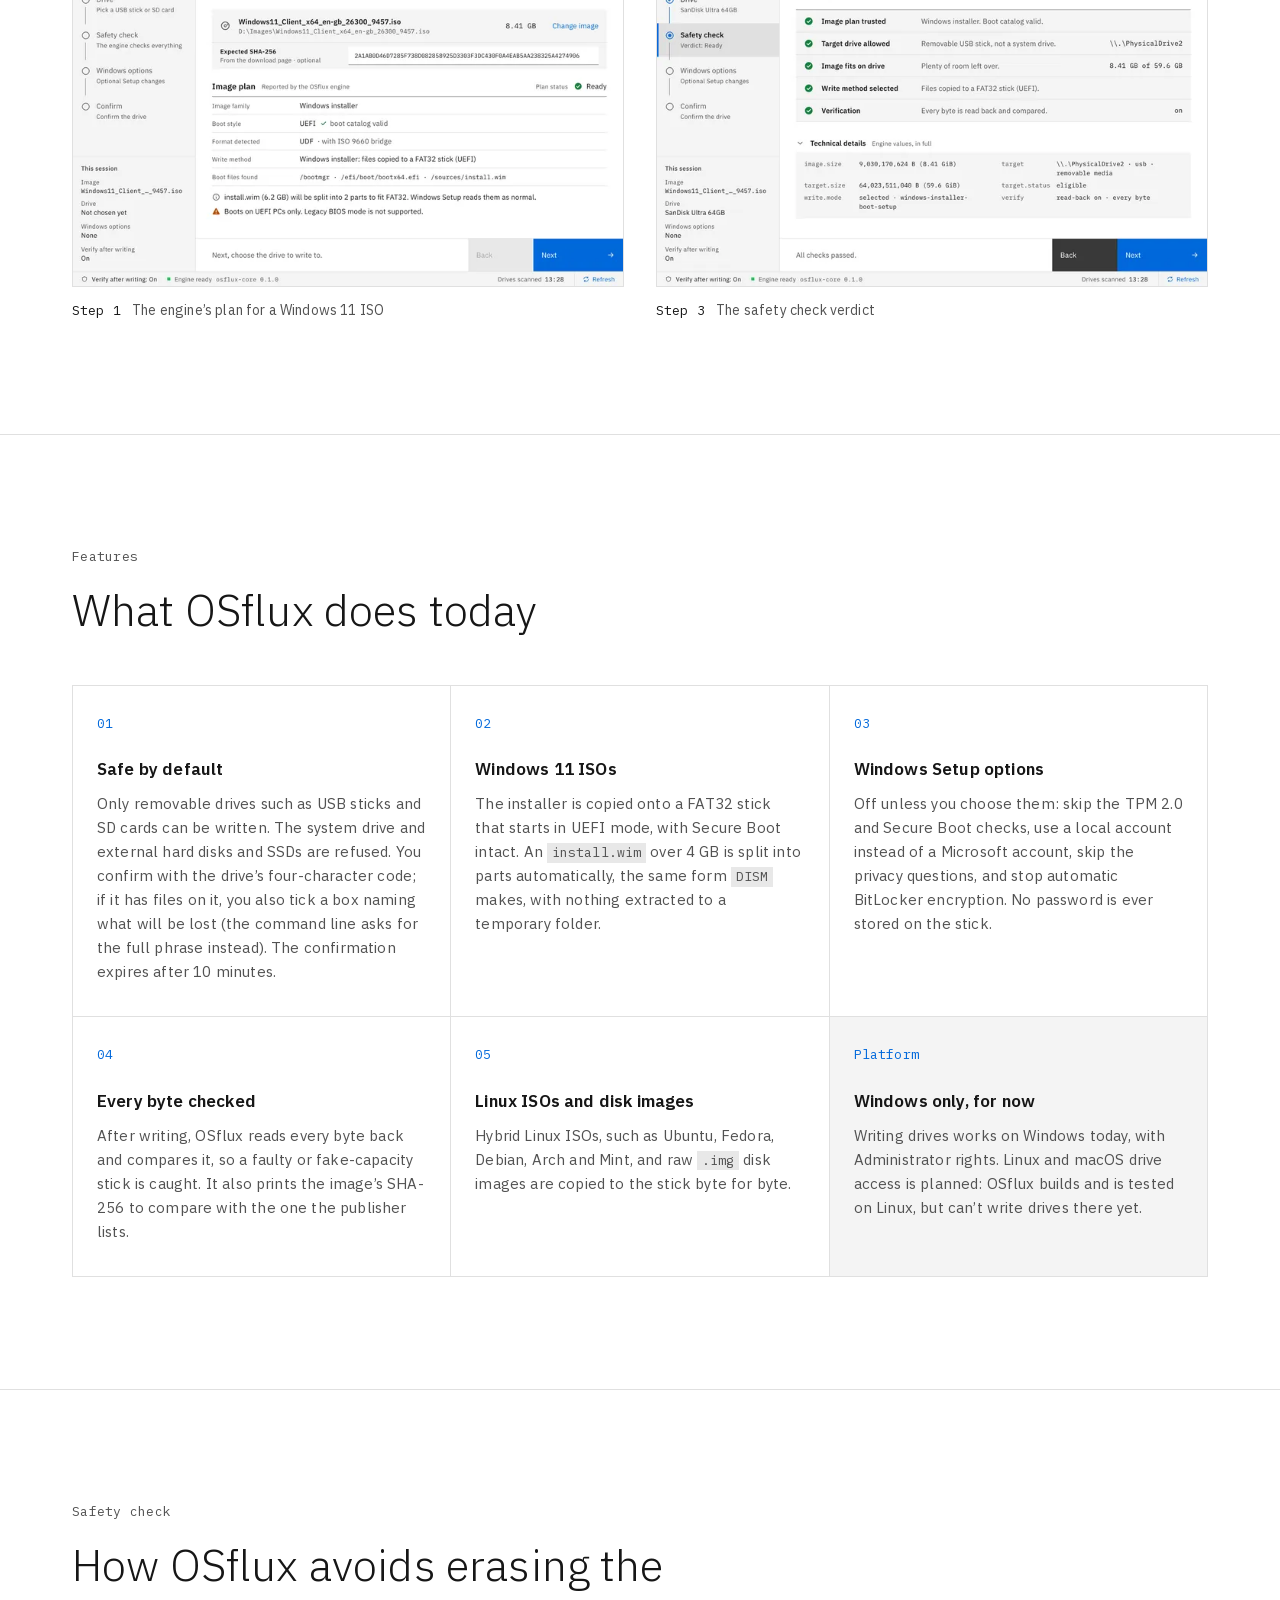
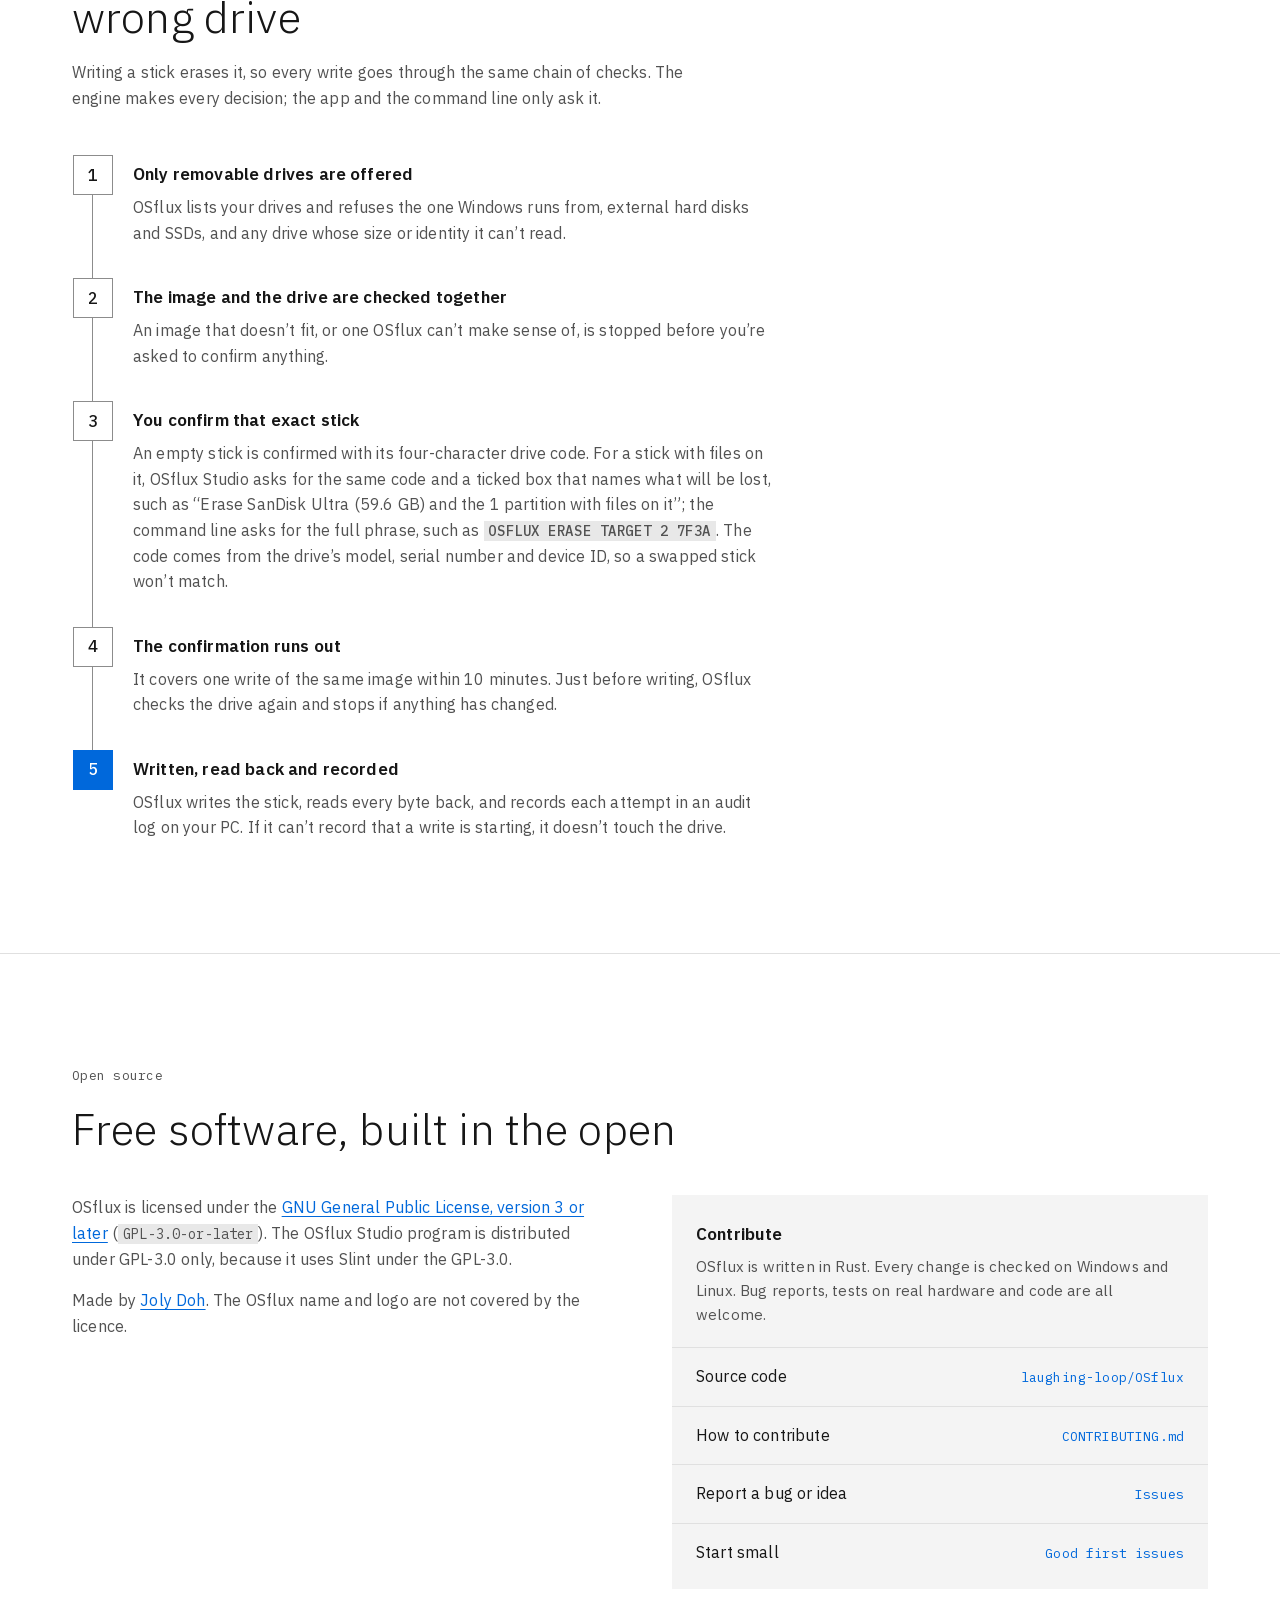
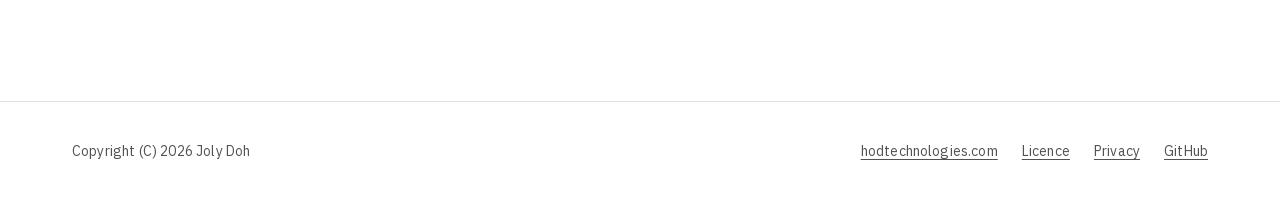
==== commit 17c187ef: "Name Joly Doh as the copyright holder HOD Technologies Limited is not registered yet, so the footer," ====
--- a/site/index.html
+++ b/site/index.html
@@ -216,7 +216,7 @@
         <div class="two-col">
           <div class="licence">
             <p>OSflux is licensed under the <a href="https://www.gnu.org/licenses/gpl-3.0.html">GNU General Public License, version 3 or later</a> (<code>GPL-3.0-or-later</code>). The OSflux Studio program is distributed under GPL-3.0 only, because it uses Slint under the GPL-3.0.</p>
-            <p>Made by <a href="https://hodtechnologies.com">HOD Technologies Limited</a>. The OSflux name and logo are not covered by the licence.</p>
+            <p>Made by <a href="https://github.com/laughing-loop">Joly Doh</a>. The OSflux name and logo are not covered by the licence.</p>
           </div>
           <div class="contribute">
             <h3>Contribute</h3>
@@ -235,7 +235,7 @@
 
   <footer class="site-footer">
     <div class="wrap footer-inner">
-      <p>© 2026 HOD Technologies Limited</p>
+      <p>Copyright (C) 2026 Joly Doh</p>
       <ul class="footer-links">
         <li><a href="https://hodtechnologies.com">hodtechnologies.com</a></li>
         <li><a href="https://github.com/laughing-loop/OSflux/blob/main/LICENSE">Licence</a></li>
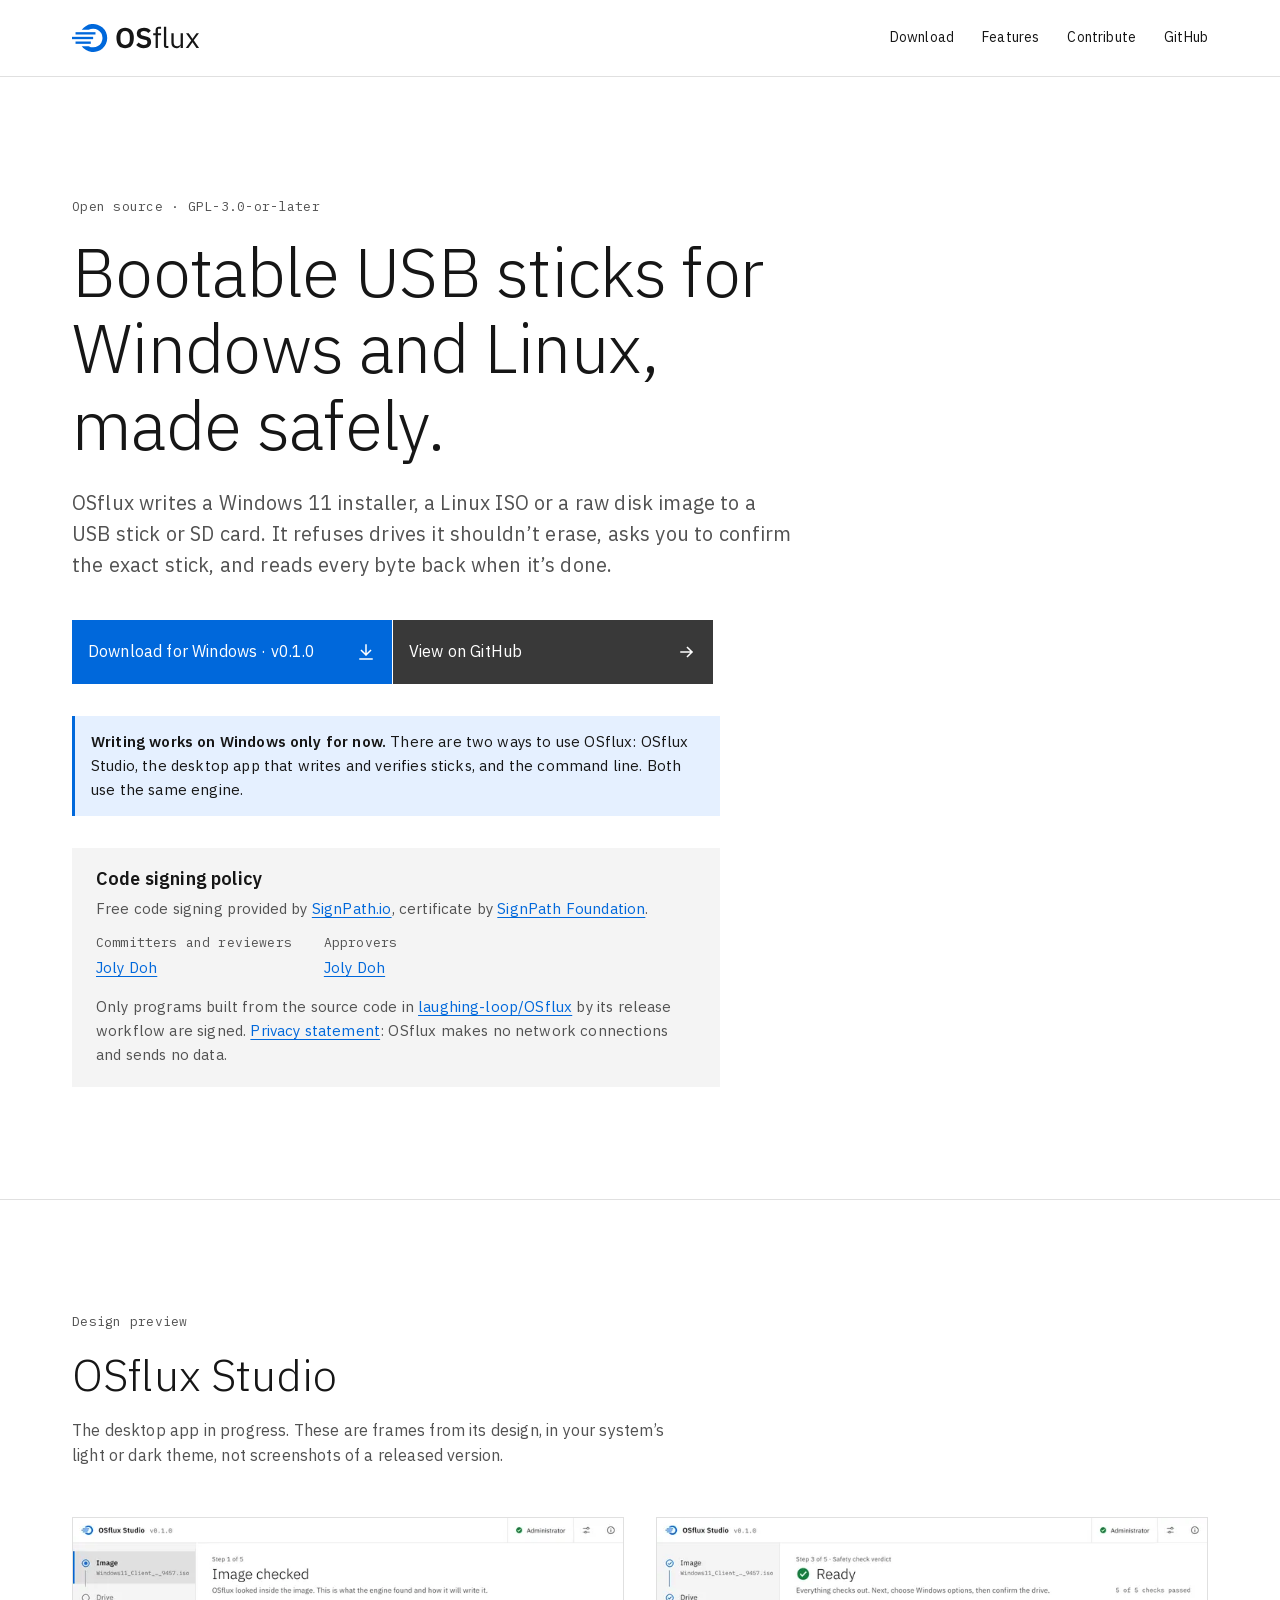
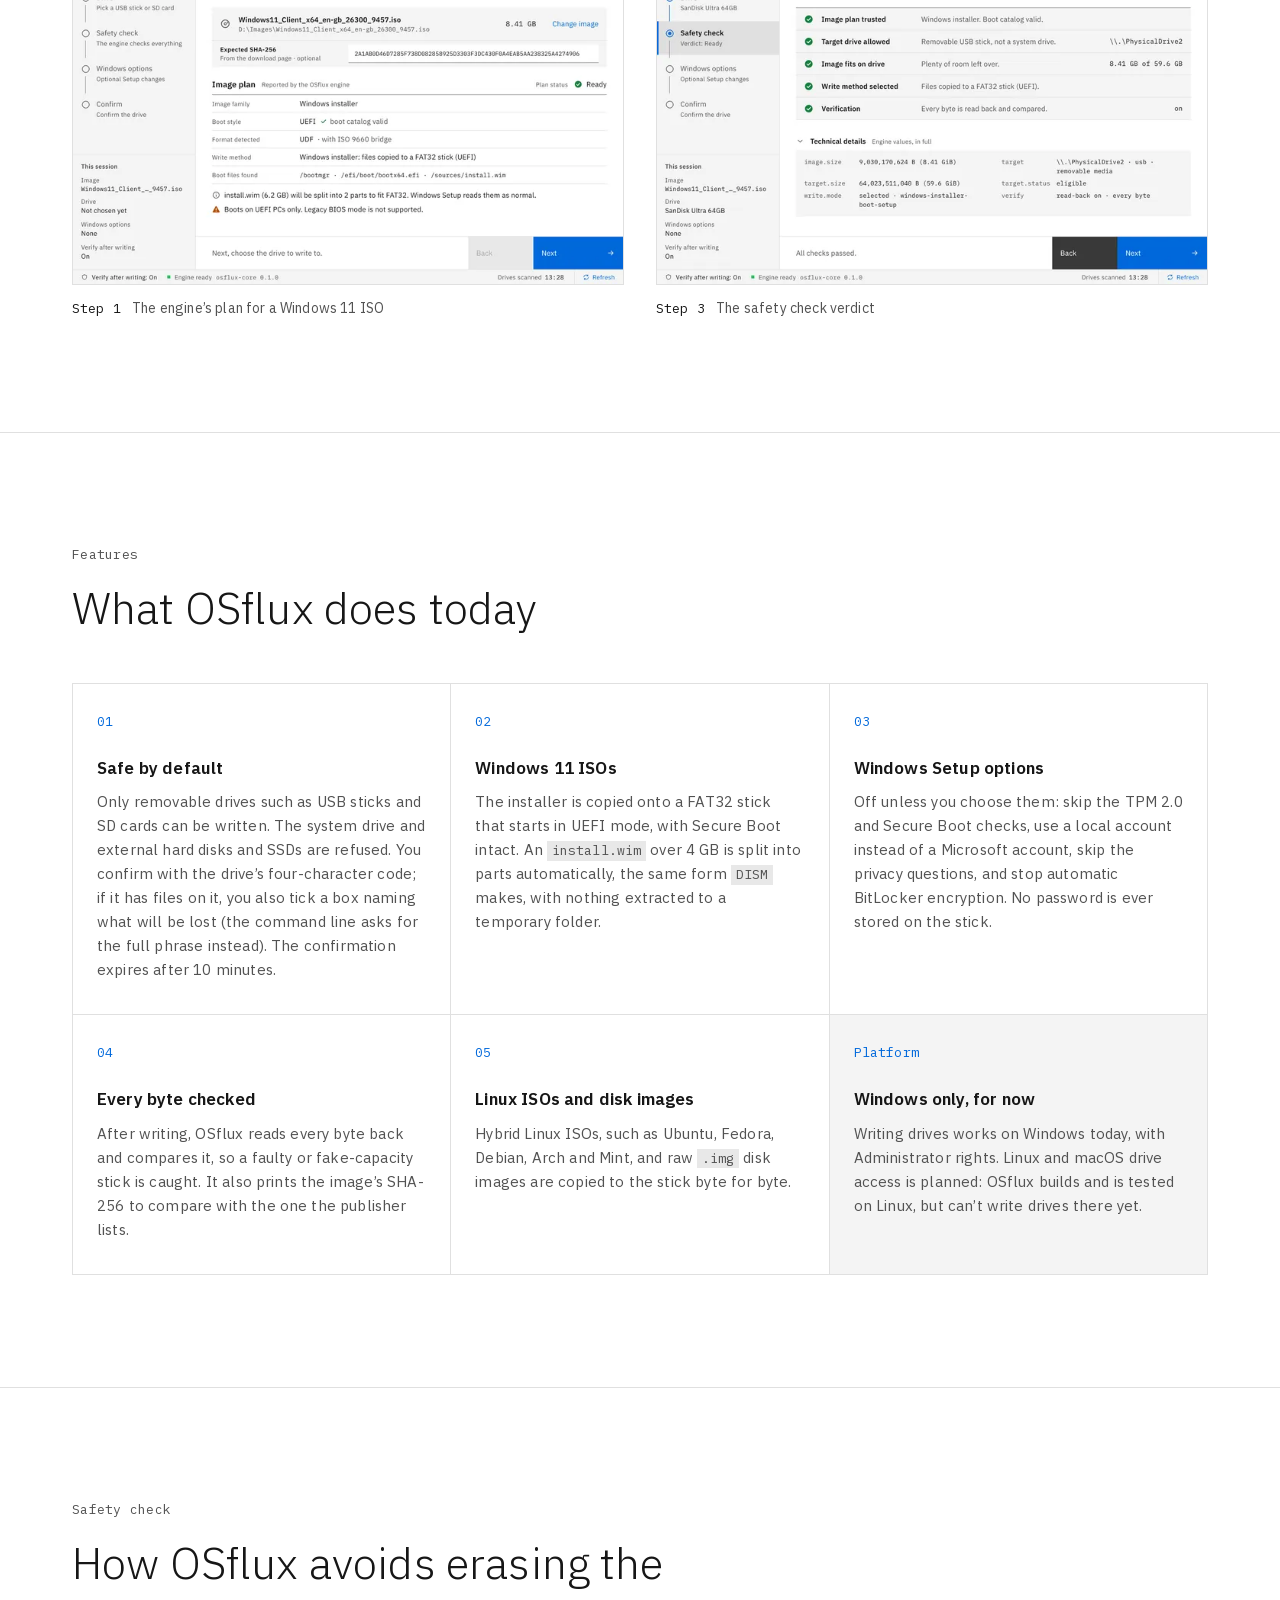
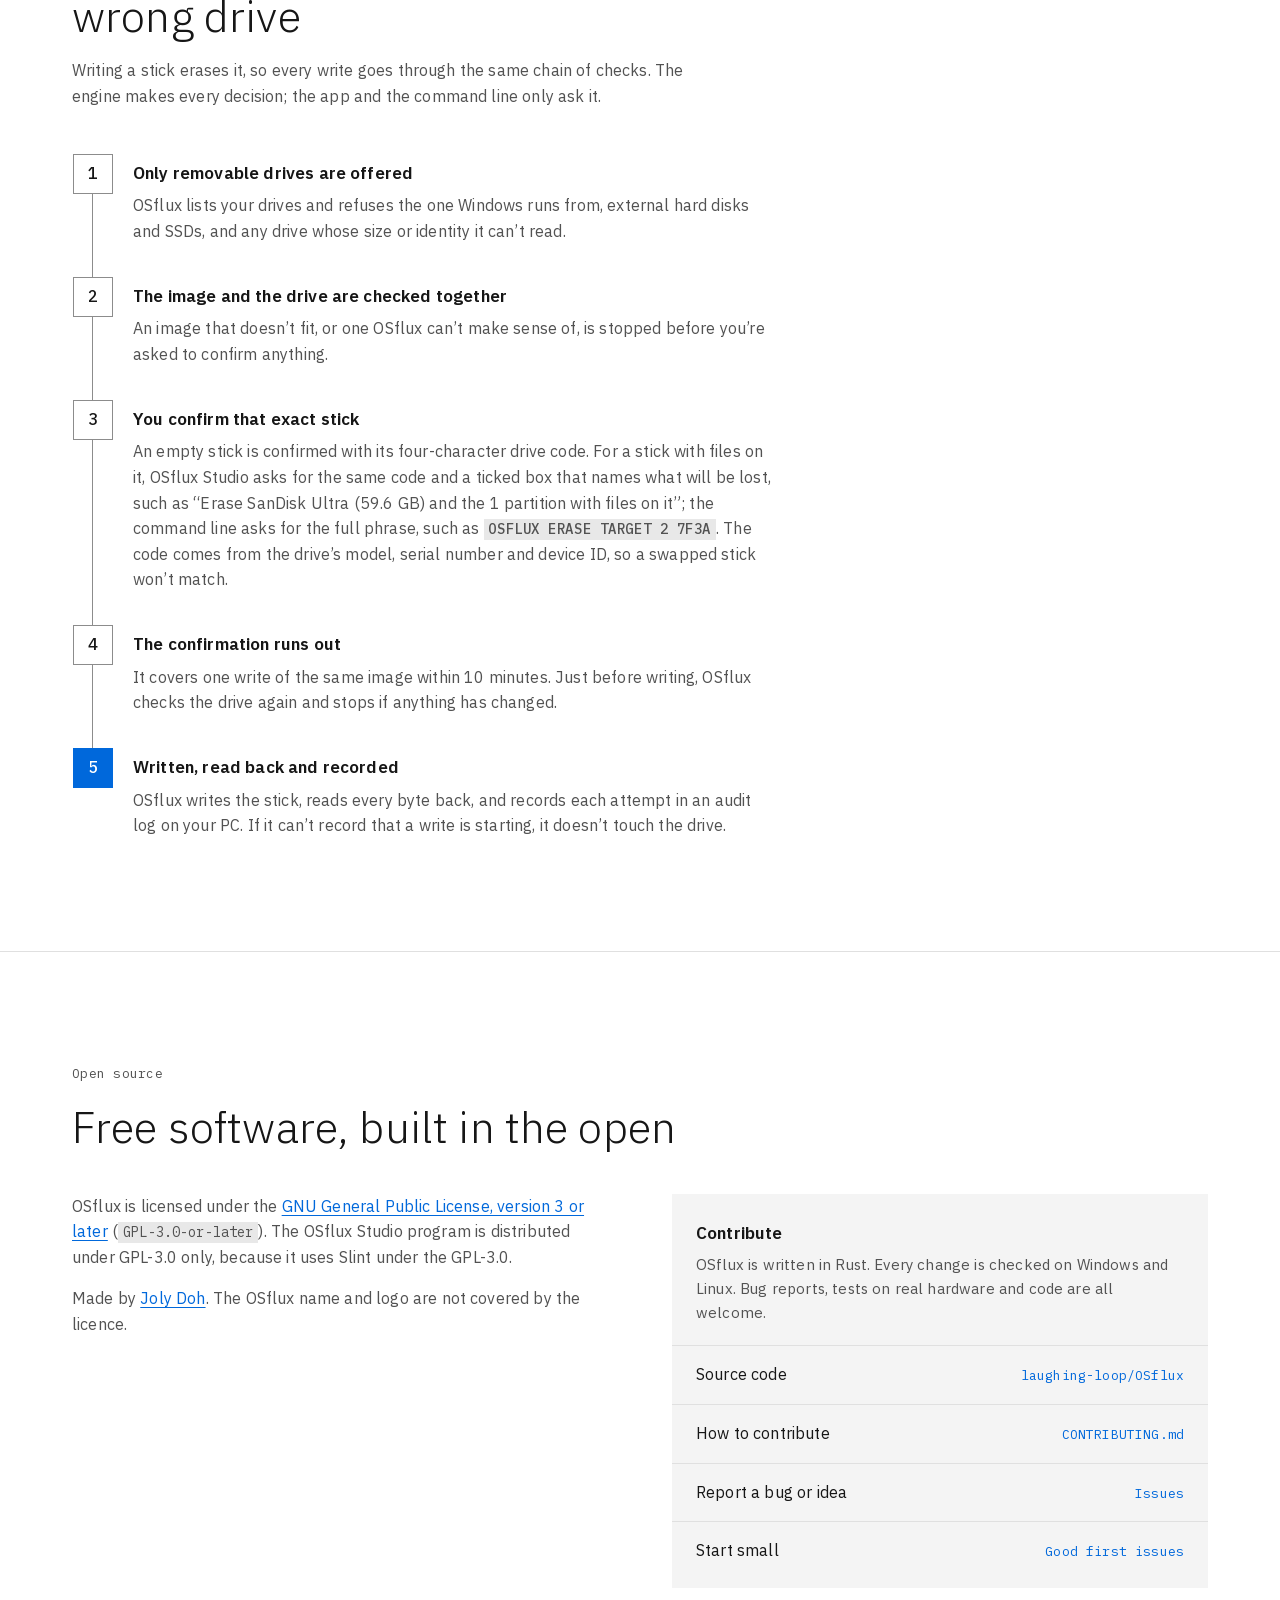
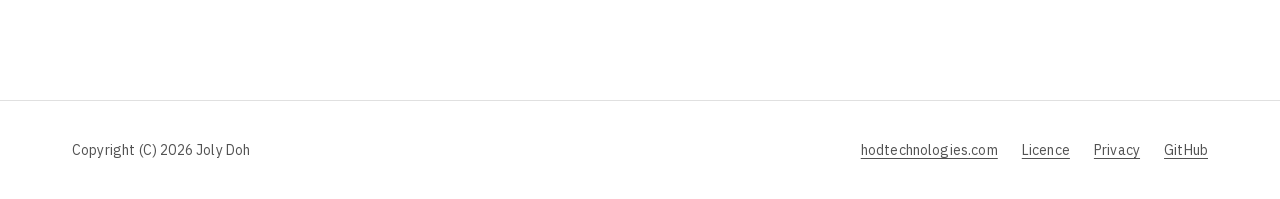
==== commit 293173ad: "Switch the download button on for v0.1.0 The hero's Download for Windows button now links to the v0." ====
--- a/site/index.html
+++ b/site/index.html
@@ -2,10 +2,10 @@
 <!--
   RELEASE SWITCH: data-release below is the only setting to change.
     "soon"      the download button reads "Coming soon — first release in preparation"
-    "available" the button links to https://github.com/laughing-loop/OSflux/releases/latest
-  Switch it once that page exists (after the first GitHub release is published).
+    "available" the button links to the release named in its href below
+  Currently: v0.1.0, published 2026-11-26.
 -->
-<html lang="en-GB" data-release="soon">
+<html lang="en-GB" data-release="available">
 <head>
   <meta charset="utf-8">
   <meta name="viewport" content="width=device-width, initial-scale=1">
@@ -70,8 +70,8 @@
         <p class="lede">OSflux writes a Windows&nbsp;11 installer, a Linux ISO or a raw disk image to a USB stick or SD card. It refuses drives it shouldn’t erase, asks you to confirm the exact stick, and reads every byte back when it’s done.</p>
 
         <div class="actions">
-          <a class="btn btn-primary release-available" href="https://github.com/laughing-loop/OSflux/releases/latest">
-            <span>Download for Windows</span>
+          <a class="btn btn-primary release-available" href="https://github.com/laughing-loop/OSflux/releases/tag/v0.1.0">
+            <span>Download for Windows · v0.1.0</span>
             <svg aria-hidden="true" width="20" height="20" viewBox="0 0 20 20"><path d="M10 3v10m-4.5-4.5L10 13l4.5-4.5M4 17h12" fill="none" stroke="currentColor" stroke-width="1.5" stroke-linecap="square"/></svg>
           </a>
           <p class="btn btn-soon release-soon">
